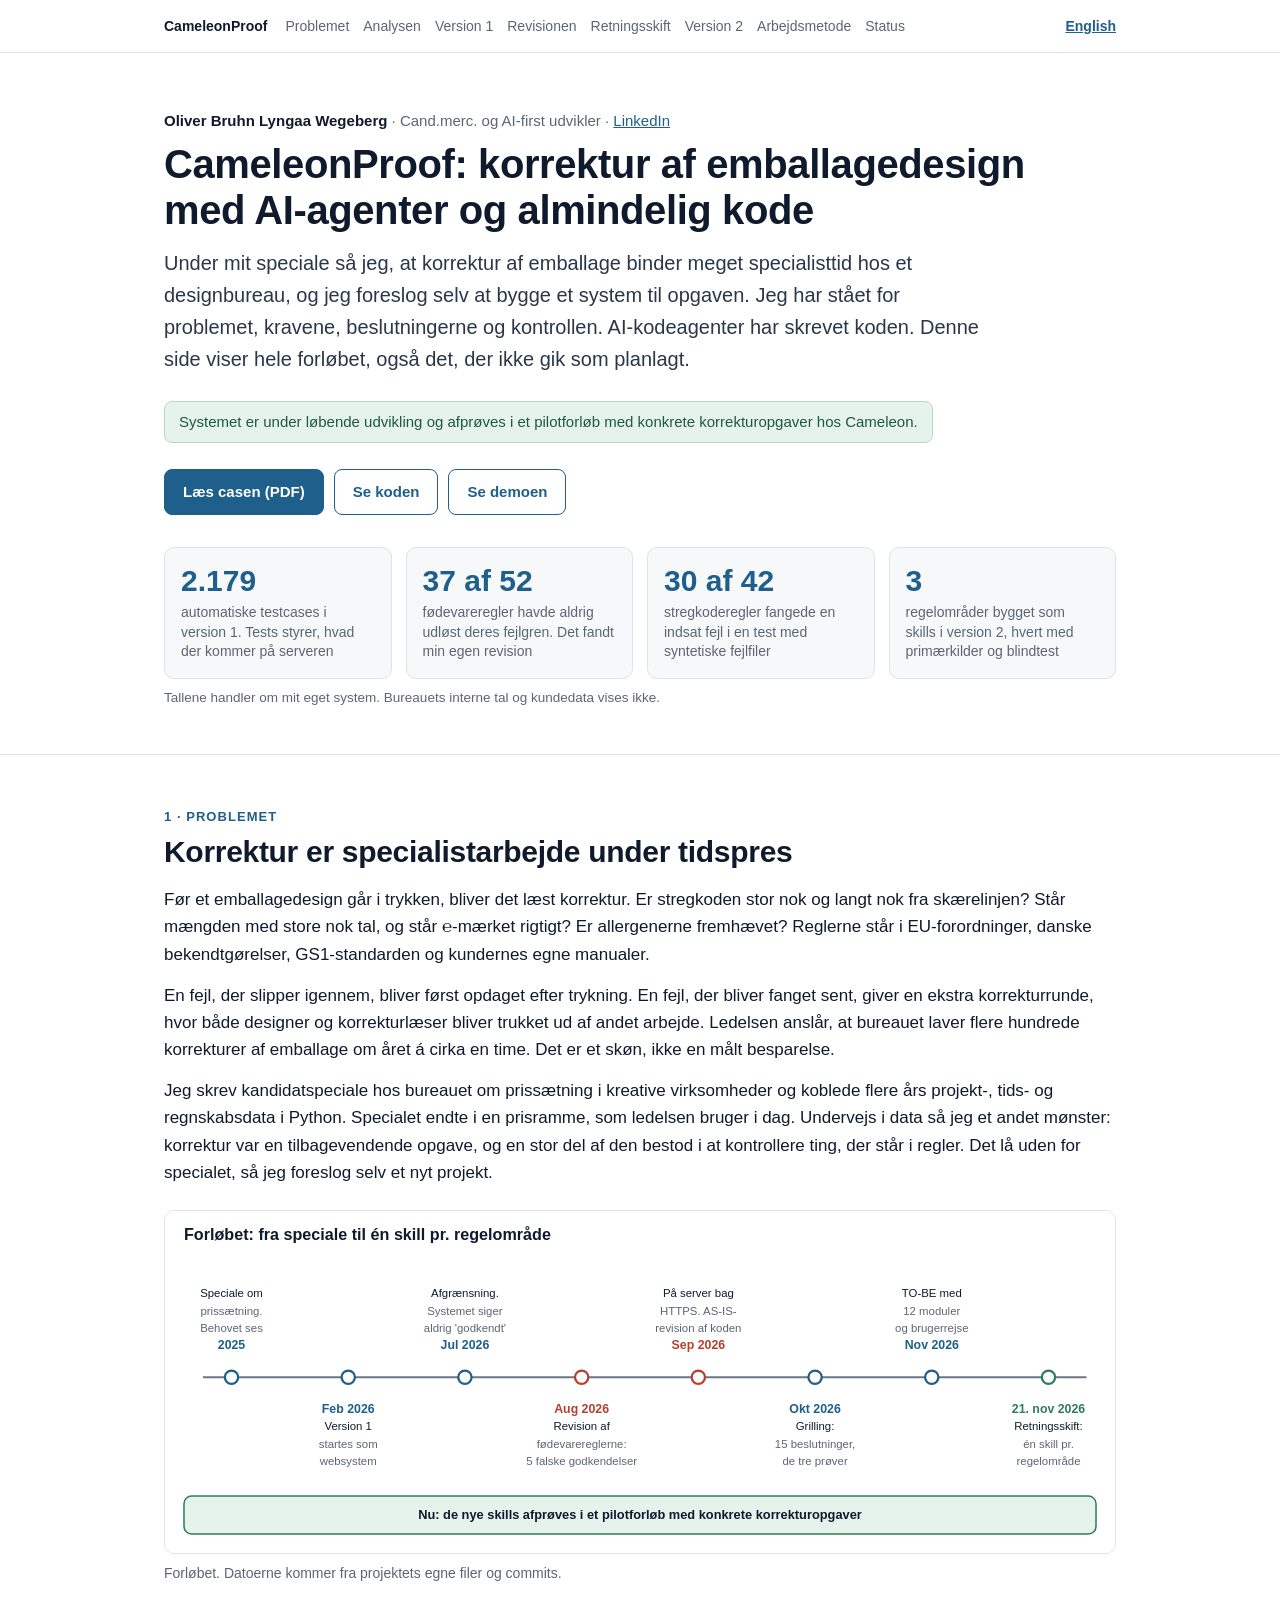
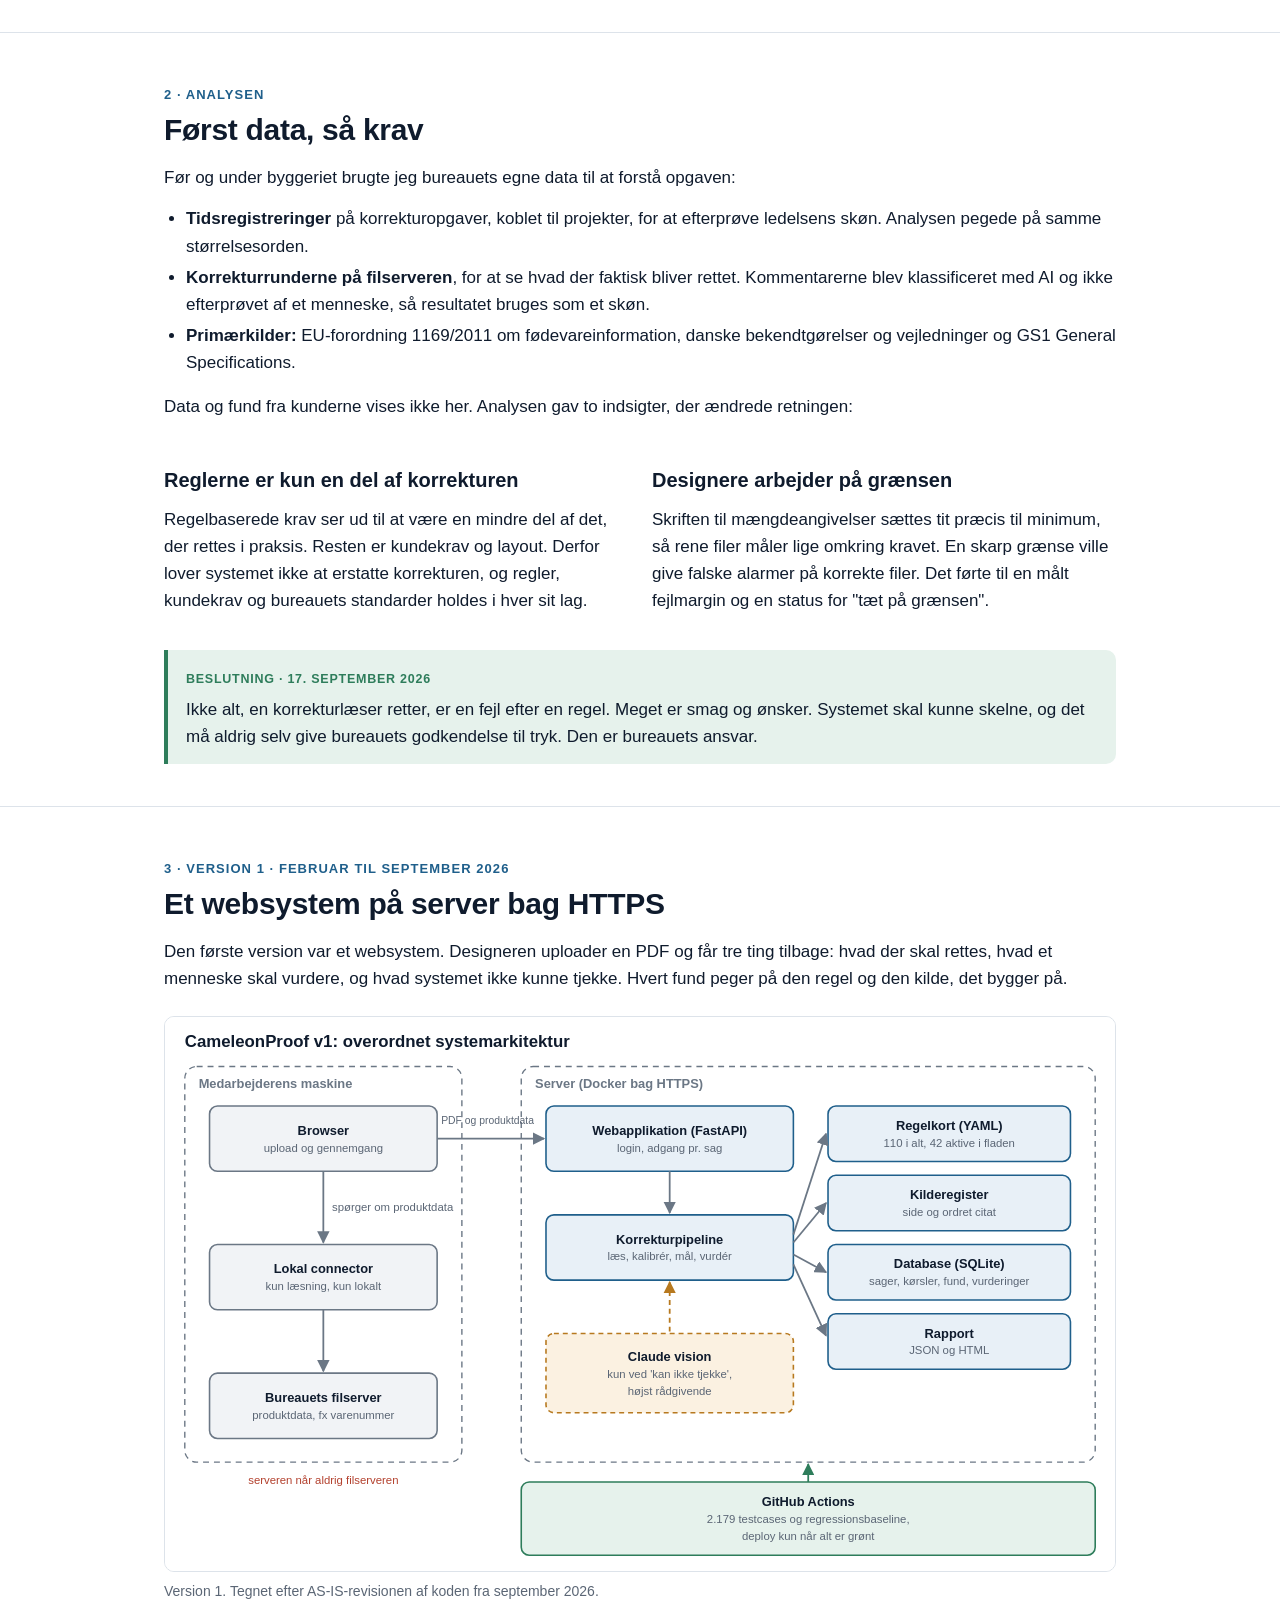
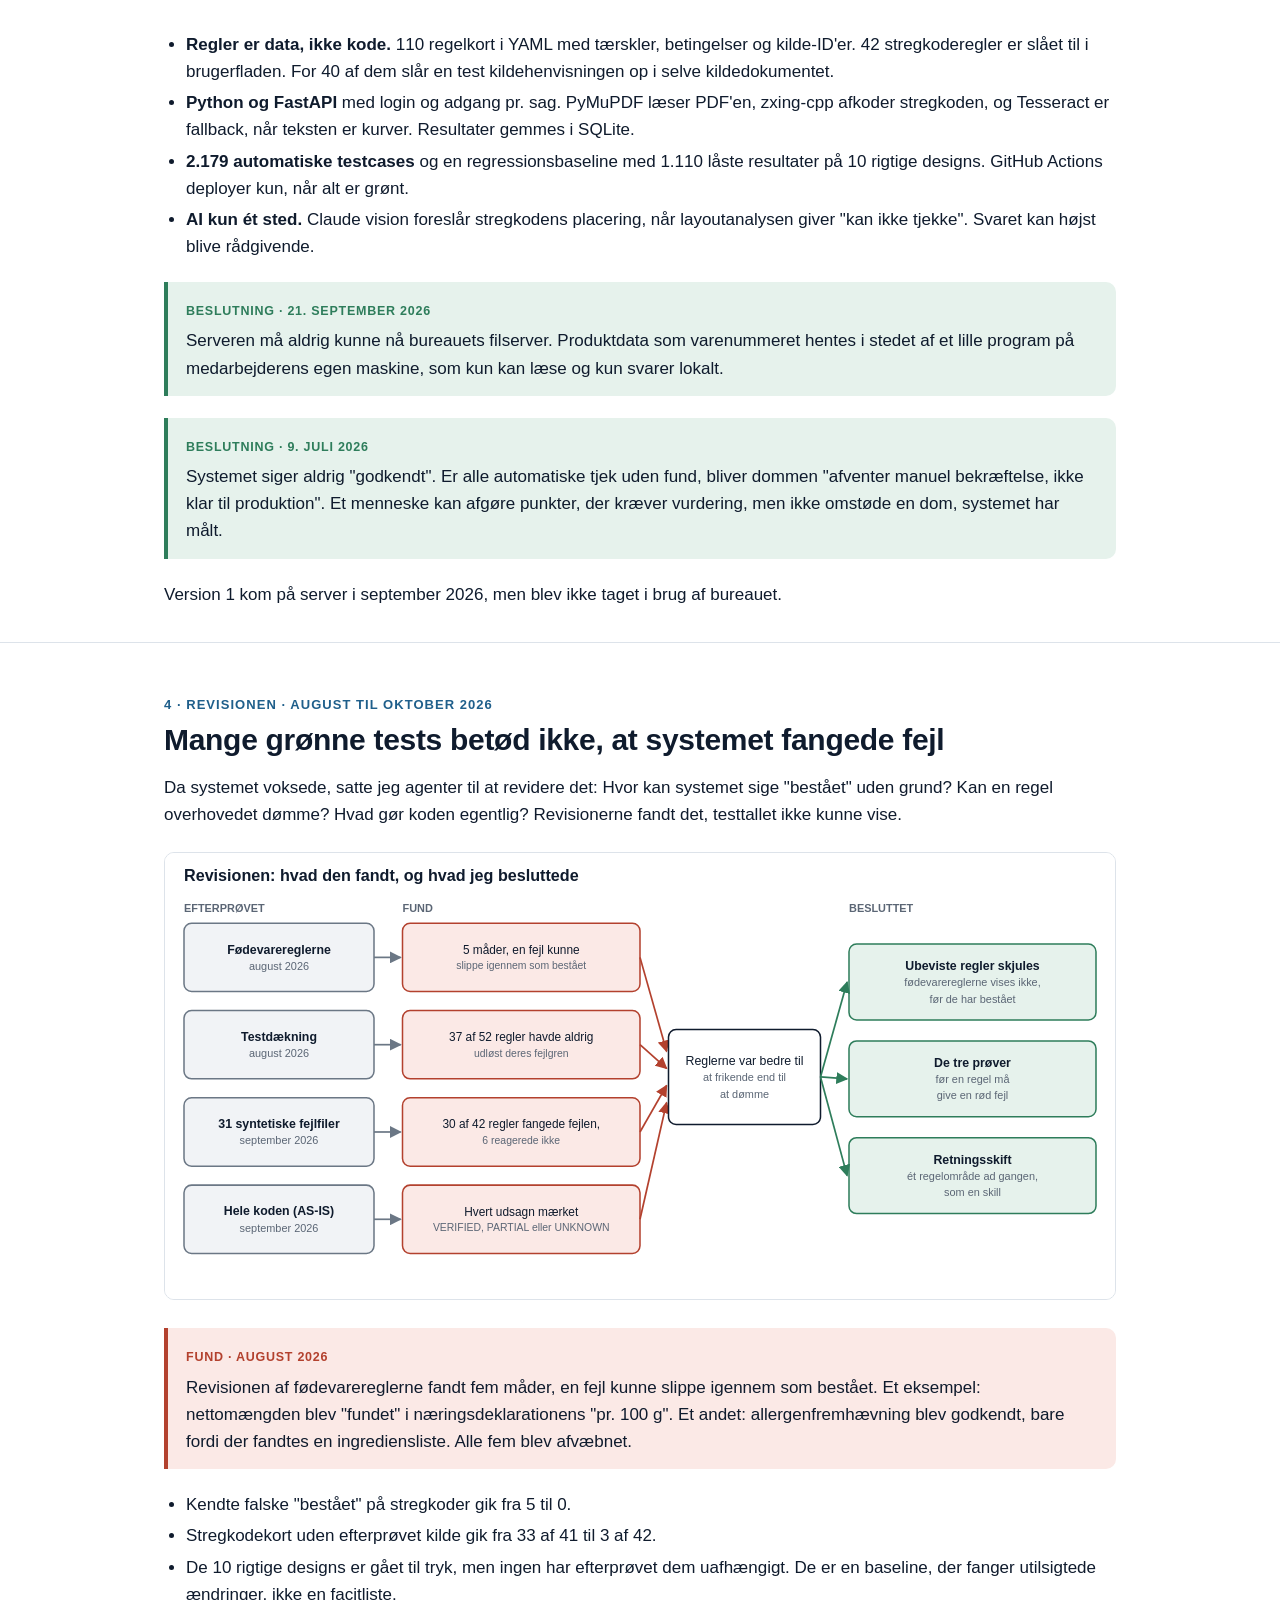
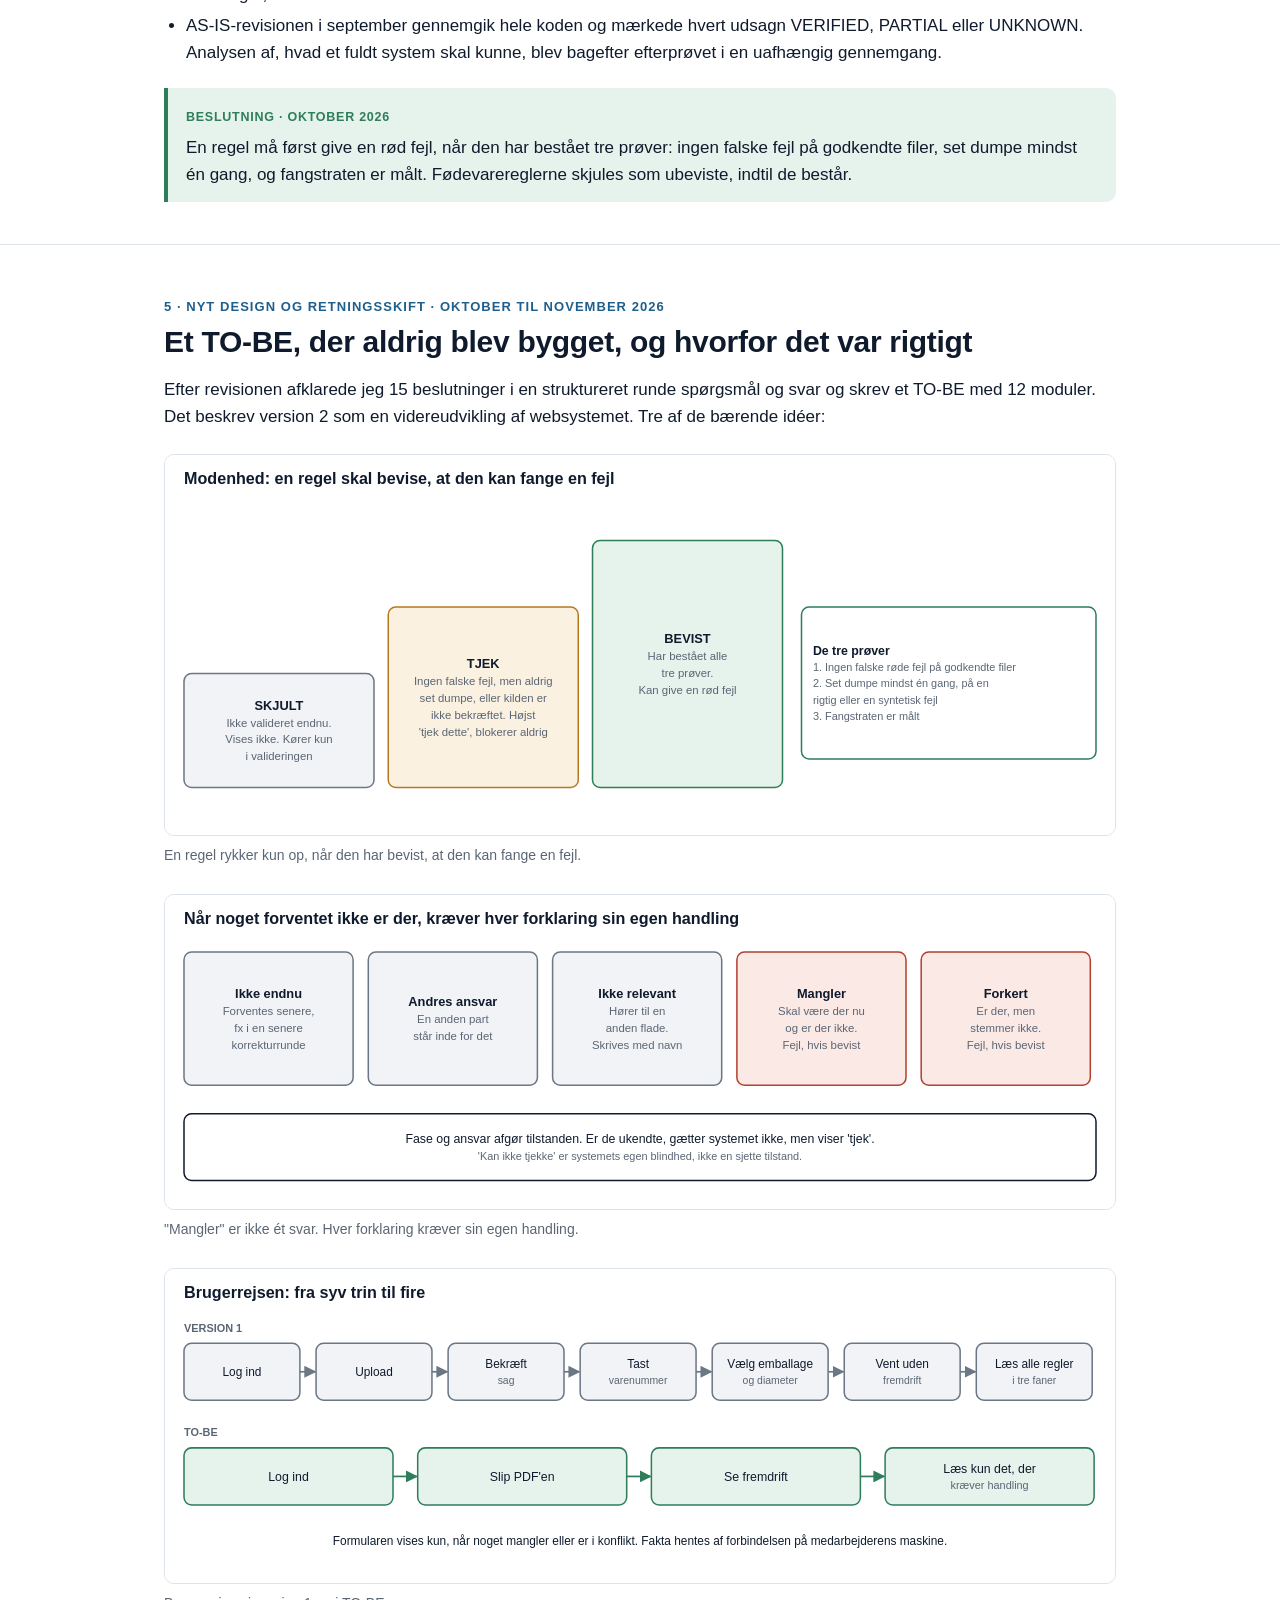
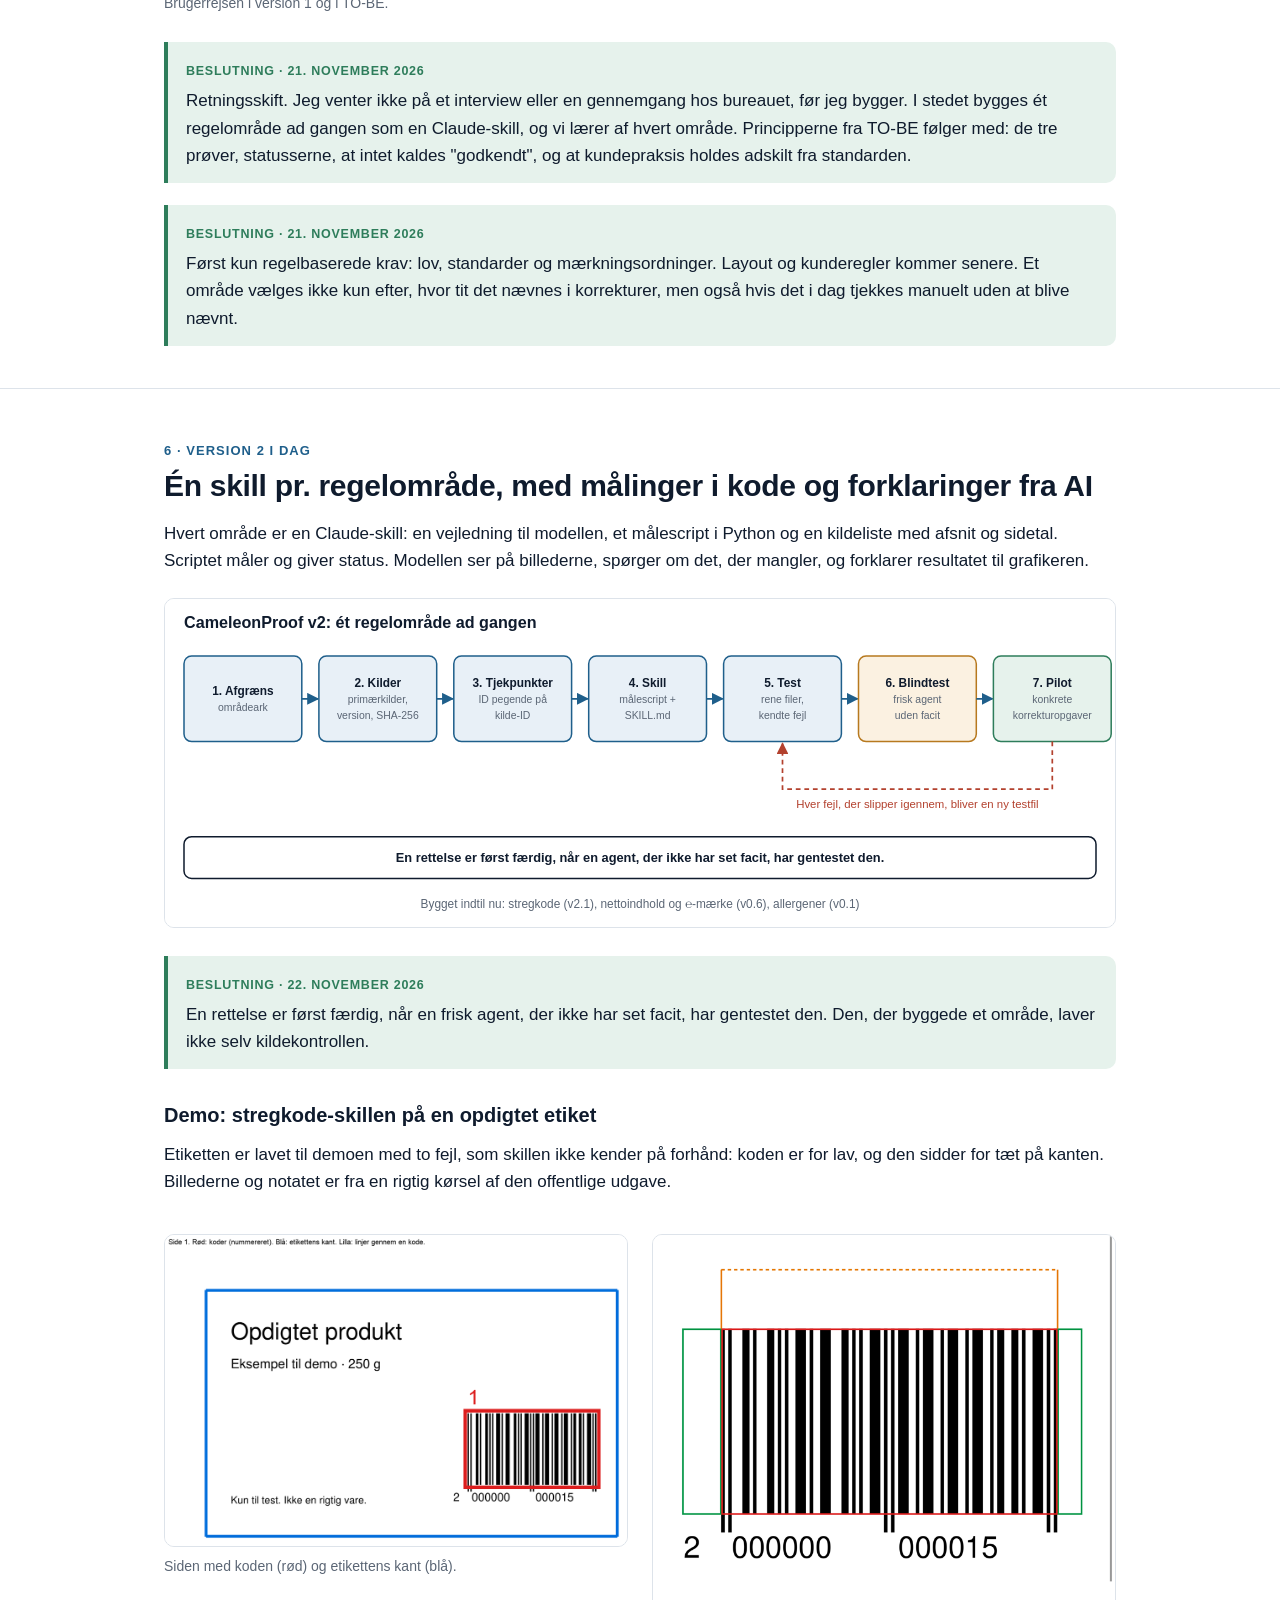
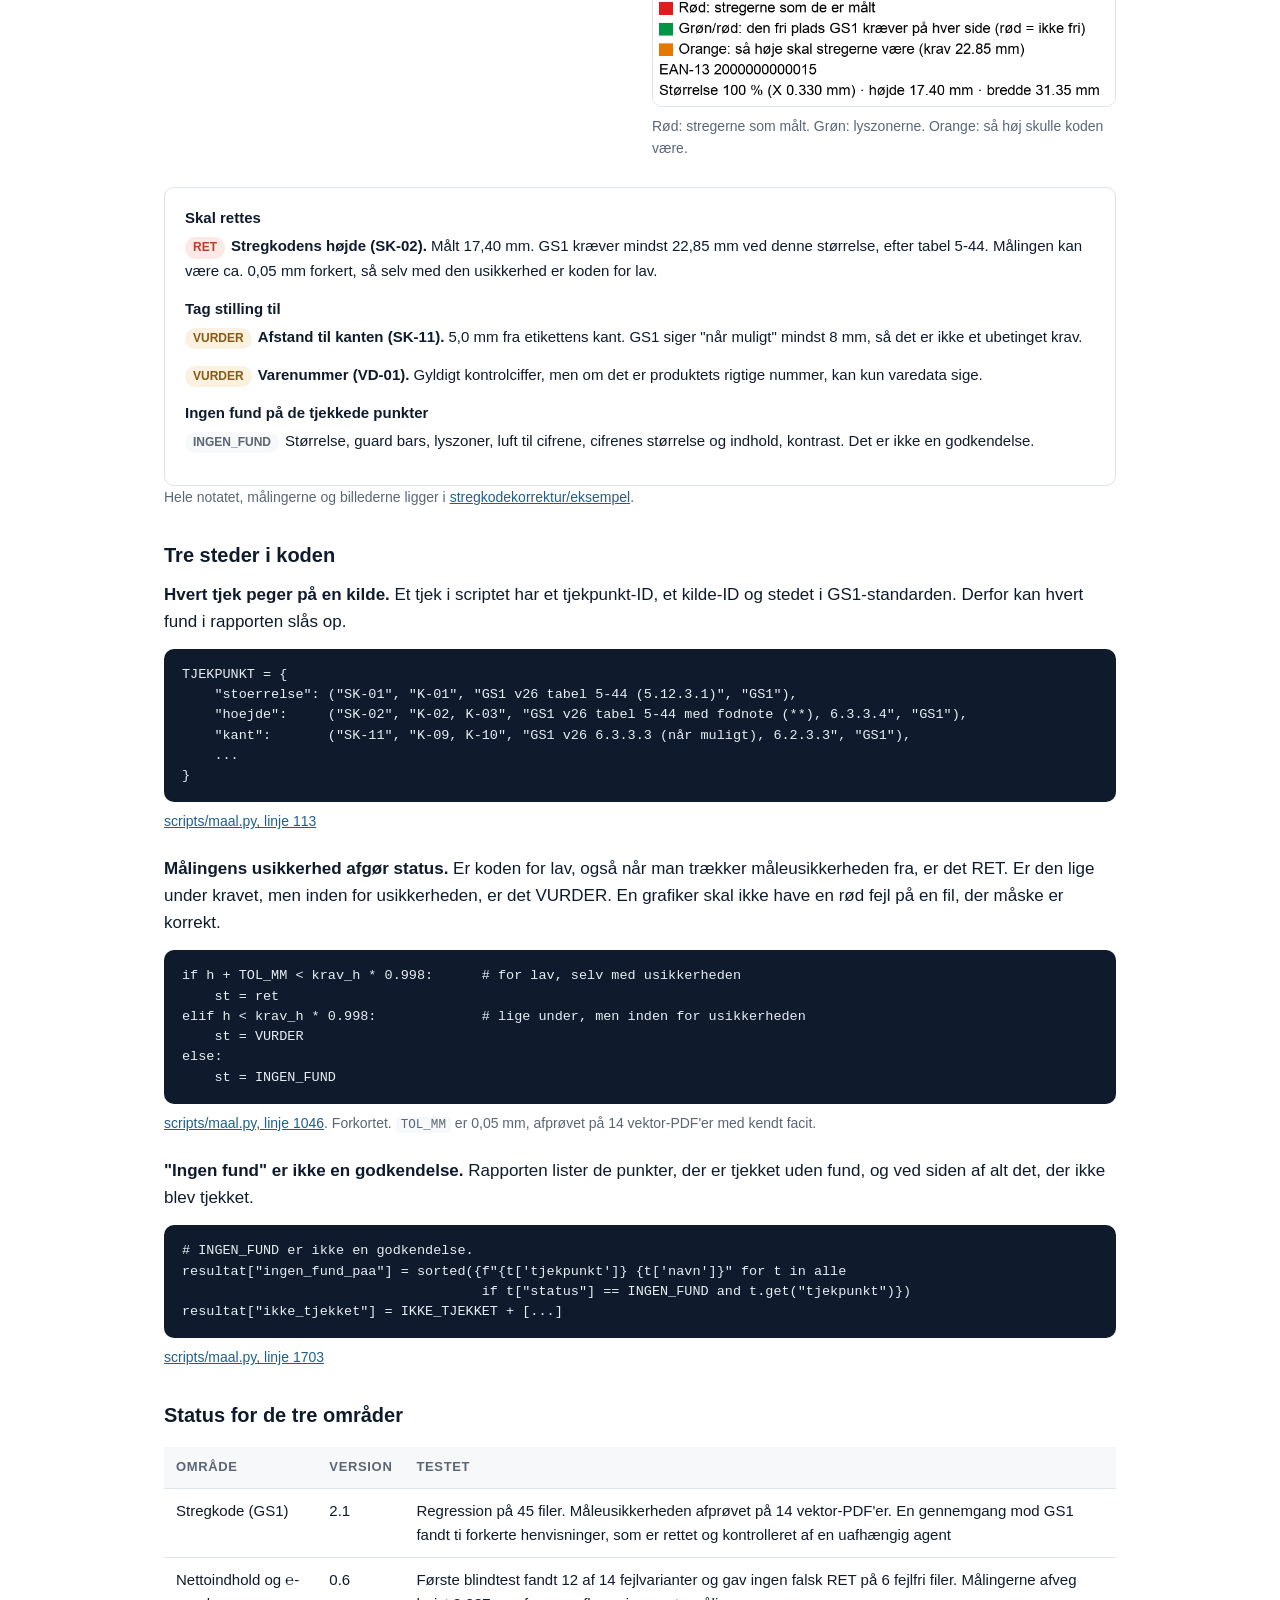
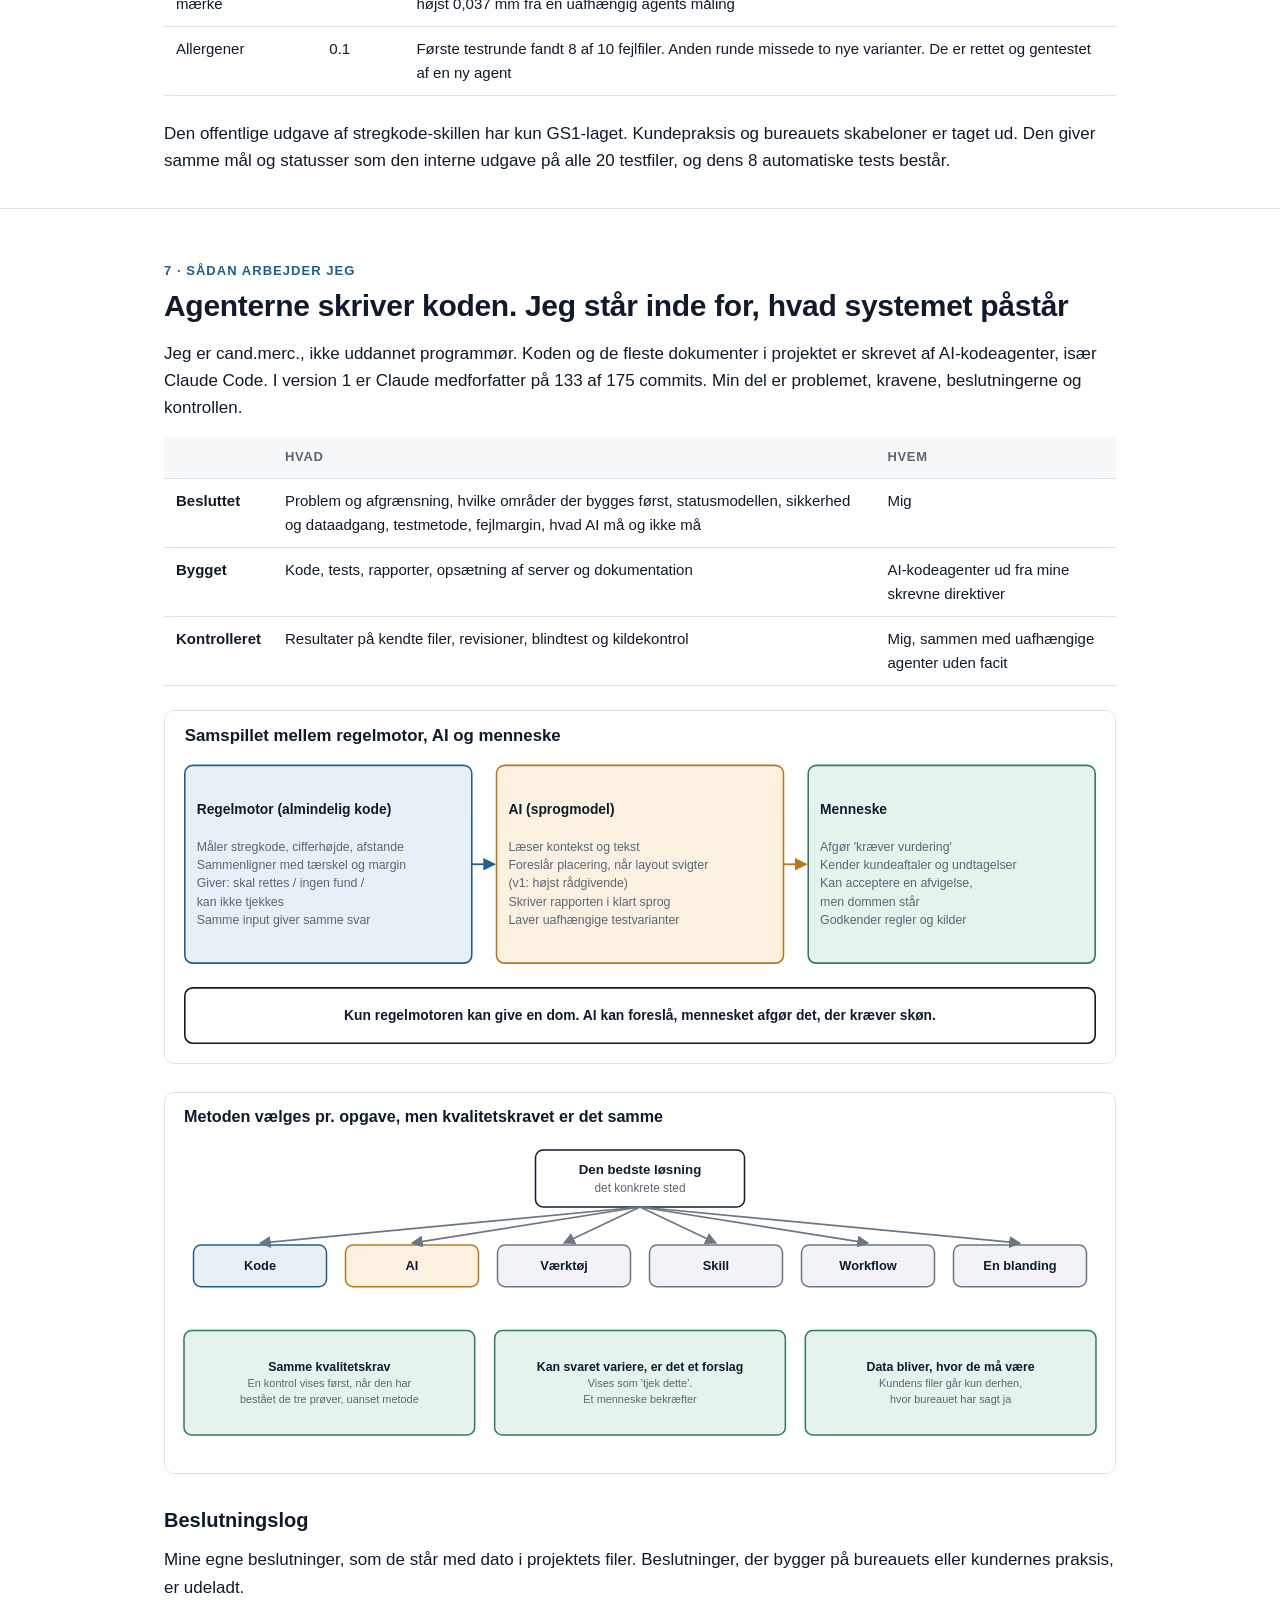
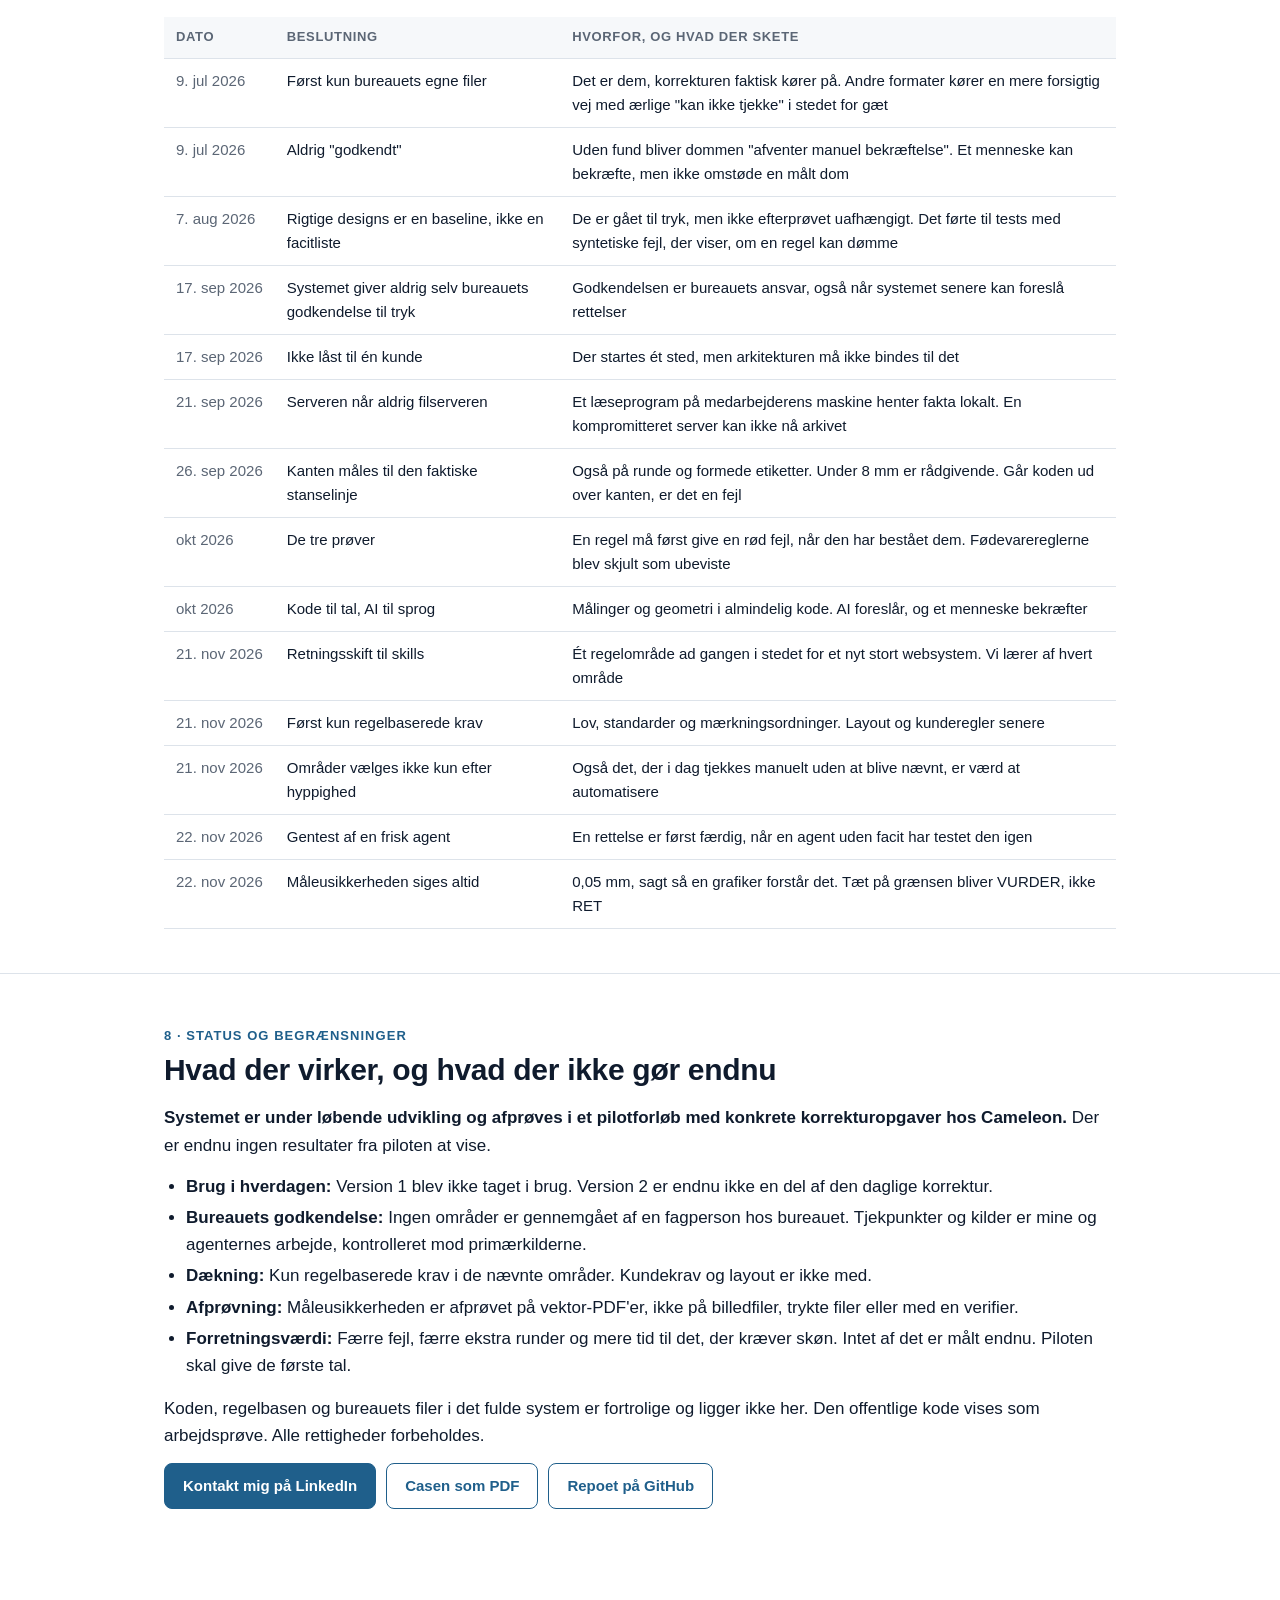
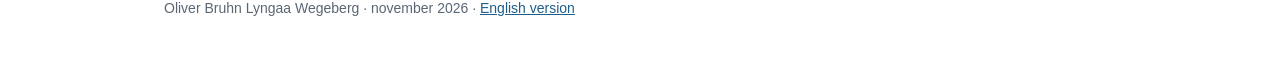
==== docs/index.html @ 96afc7dd "Ny portefølje: webside (da/en), offentlig stregkode-skill, diagrammer og case-PDF - docs/: GitHub Pa" ====
<!DOCTYPE html>
<html lang="da">
<head>
<meta charset="utf-8">
<meta name="viewport" content="width=device-width, initial-scale=1">
<title>CameleonProof · Oliver Bruhn Lyngaa Wegeberg</title>
<meta name="description" content="Case: automatisk korrektur af emballagedesign, bygget med AI-kodeagenter og almindelig kode. Hele forløbet fra forretningsproblem til system.">
<link rel="stylesheet" href="assets/style.css">
</head>
<body>

<header class="topbar">
  <div class="wrap">
    <a class="brand" href="#top">CameleonProof</a>
    <nav>
      <a href="#problemet">Problemet</a>
      <a href="#analysen">Analysen</a>
      <a href="#version-1">Version 1</a>
      <a href="#revisionen">Revisionen</a>
      <a href="#retningsskift">Retningsskift</a>
      <a href="#version-2">Version 2</a>
      <a href="#arbejdsmetode">Arbejdsmetode</a>
      <a href="#status">Status</a>
    </nav>
    <a class="lang" href="en/">English</a>
  </div>
</header>

<main id="top">

<!-- 1 -->
<div class="hero">
  <div class="wrap">
    <p class="who"><strong>Oliver Bruhn Lyngaa Wegeberg</strong> · Cand.merc. og AI-first udvikler · <a href="https://linkedin.com/in/oliver-bruhn-71607317a">LinkedIn</a></p>
    <h1>CameleonProof: korrektur af emballagedesign med AI-agenter og almindelig kode</h1>
    <p class="lead">Under mit speciale så jeg, at korrektur af emballage binder meget specialisttid hos et designbureau, og jeg foreslog selv at bygge et system til opgaven. Jeg har stået for problemet, kravene, beslutningerne og kontrollen. AI-kodeagenter har skrevet koden. Denne side viser hele forløbet, også det, der ikke gik som planlagt.</p>
    <div class="status">Systemet er under løbende udvikling og afprøves i et pilotforløb med konkrete korrekturopgaver hos Cameleon.</div>
    <div class="buttons">
      <a class="btn primary" href="pdf/CameleonProof_case_study_DA.pdf">Læs casen (PDF)</a>
      <a class="btn" href="https://github.com/OliverBruhn-coder/cameleonproof-portfolio/tree/main/stregkodekorrektur">Se koden</a>
      <a class="btn" href="#version-2">Se demoen</a>
    </div>
    <div class="stats">
      <div class="stat"><div class="big">2.179</div><p>automatiske testcases i version 1. Tests styrer, hvad der kommer på serveren</p></div>
      <div class="stat"><div class="big">37 af 52</div><p>fødevareregler havde aldrig udløst deres fejlgren. Det fandt min egen revision</p></div>
      <div class="stat"><div class="big">30 af 42</div><p>stregkoderegler fangede en indsat fejl i en test med syntetiske fejlfiler</p></div>
      <div class="stat"><div class="big">3</div><p>regelområder bygget som skills i version 2, hvert med primærkilder og blindtest</p></div>
    </div>
    <p class="note">Tallene handler om mit eget system. Bureauets interne tal og kundedata vises ikke.</p>
  </div>
</div>

<!-- 2 -->
<section id="problemet">
  <div class="wrap">
    <p class="kicker">1 · Problemet</p>
    <h2>Korrektur er specialistarbejde under tidspres</h2>
    <p>Før et emballagedesign går i trykken, bliver det læst korrektur. Er stregkoden stor nok og langt nok fra skærelinjen? Står mængden med store nok tal, og står ℮-mærket rigtigt? Er allergenerne fremhævet? Reglerne står i EU-forordninger, danske bekendtgørelser, GS1-standarden og kundernes egne manualer.</p>
    <p>En fejl, der slipper igennem, bliver først opdaget efter trykning. En fejl, der bliver fanget sent, giver en ekstra korrekturrunde, hvor både designer og korrekturlæser bliver trukket ud af andet arbejde. Ledelsen anslår, at bureauet laver flere hundrede korrekturer af emballage om året á cirka en time. Det er et skøn, ikke en målt besparelse.</p>
    <p>Jeg skrev kandidatspeciale hos bureauet om prissætning i kreative virksomheder og koblede flere års projekt-, tids- og regnskabsdata i Python. Specialet endte i en prisramme, som ledelsen bruger i dag. Undervejs i data så jeg et andet mønster: korrektur var en tilbagevendende opgave, og en stor del af den bestod i at kontrollere ting, der står i regler. Det lå uden for specialet, så jeg foreslog selv et nyt projekt.</p>
    <figure>
      <img src="assets/diagrams/05_timeline_da.svg" alt="Tidslinje fra speciale i 2025 til retningsskift i november 2026">
      <figcaption>Forløbet. Datoerne kommer fra projektets egne filer og commits.</figcaption>
    </figure>
  </div>
</section>

<!-- 3 -->
<section id="analysen">
  <div class="wrap">
    <p class="kicker">2 · Analysen</p>
    <h2>Først data, så krav</h2>
    <p>Før og under byggeriet brugte jeg bureauets egne data til at forstå opgaven:</p>
    <ul>
      <li><strong>Tidsregistreringer</strong> på korrekturopgaver, koblet til projekter, for at efterprøve ledelsens skøn. Analysen pegede på samme størrelsesorden.</li>
      <li><strong>Korrekturrunderne på filserveren</strong>, for at se hvad der faktisk bliver rettet. Kommentarerne blev klassificeret med AI og ikke efterprøvet af et menneske, så resultatet bruges som et skøn.</li>
      <li><strong>Primærkilder:</strong> EU-forordning 1169/2011 om fødevareinformation, danske bekendtgørelser og vejledninger og GS1 General Specifications.</li>
    </ul>
    <p>Data og fund fra kunderne vises ikke her. Analysen gav to indsigter, der ændrede retningen:</p>
    <div class="two">
      <div>
        <h3>Reglerne er kun en del af korrekturen</h3>
        <p>Regelbaserede krav ser ud til at være en mindre del af det, der rettes i praksis. Resten er kundekrav og layout. Derfor lover systemet ikke at erstatte korrekturen, og regler, kundekrav og bureauets standarder holdes i hver sit lag.</p>
      </div>
      <div>
        <h3>Designere arbejder på grænsen</h3>
        <p>Skriften til mængdeangivelser sættes tit præcis til minimum, så rene filer måler lige omkring kravet. En skarp grænse ville give falske alarmer på korrekte filer. Det førte til en målt fejlmargin og en status for "tæt på grænsen".</p>
      </div>
    </div>
    <div class="decision"><span class="label">Beslutning · 17. september 2026</span>
      <p>Ikke alt, en korrekturlæser retter, er en fejl efter en regel. Meget er smag og ønsker. Systemet skal kunne skelne, og det må aldrig selv give bureauets godkendelse til tryk. Den er bureauets ansvar.</p>
    </div>
  </div>
</section>

<!-- 4 -->
<section id="version-1">
  <div class="wrap">
    <p class="kicker">3 · Version 1 · februar til september 2026</p>
    <h2>Et websystem på server bag HTTPS</h2>
    <p>Den første version var et websystem. Designeren uploader en PDF og får tre ting tilbage: hvad der skal rettes, hvad et menneske skal vurdere, og hvad systemet ikke kunne tjekke. Hvert fund peger på den regel og den kilde, det bygger på.</p>
    <figure>
      <img src="assets/diagrams/01_architecture_da.svg" alt="Arkitektur for version 1">
      <figcaption>Version 1. Tegnet efter AS-IS-revisionen af koden fra september 2026.</figcaption>
    </figure>
    <ul>
      <li><strong>Regler er data, ikke kode.</strong> 110 regelkort i YAML med tærskler, betingelser og kilde-ID'er. 42 stregkoderegler er slået til i brugerfladen. For 40 af dem slår en test kildehenvisningen op i selve kildedokumentet.</li>
      <li><strong>Python og FastAPI</strong> med login og adgang pr. sag. PyMuPDF læser PDF'en, zxing-cpp afkoder stregkoden, og Tesseract er fallback, når teksten er kurver. Resultater gemmes i SQLite.</li>
      <li><strong>2.179 automatiske testcases</strong> og en regressionsbaseline med 1.110 låste resultater på 10 rigtige designs. GitHub Actions deployer kun, når alt er grønt.</li>
      <li><strong>AI kun ét sted.</strong> Claude vision foreslår stregkodens placering, når layoutanalysen giver "kan ikke tjekke". Svaret kan højst blive rådgivende.</li>
    </ul>
    <div class="decision"><span class="label">Beslutning · 21. september 2026</span>
      <p>Serveren må aldrig kunne nå bureauets filserver. Produktdata som varenummeret hentes i stedet af et lille program på medarbejderens egen maskine, som kun kan læse og kun svarer lokalt.</p>
    </div>
    <div class="decision"><span class="label">Beslutning · 9. juli 2026</span>
      <p>Systemet siger aldrig "godkendt". Er alle automatiske tjek uden fund, bliver dommen "afventer manuel bekræftelse, ikke klar til produktion". Et menneske kan afgøre punkter, der kræver vurdering, men ikke omstøde en dom, systemet har målt.</p>
    </div>
    <p>Version 1 kom på server i september 2026, men blev ikke taget i brug af bureauet.</p>
  </div>
</section>

<!-- 5 -->
<section id="revisionen">
  <div class="wrap">
    <p class="kicker">4 · Revisionen · august til oktober 2026</p>
    <h2>Mange grønne tests betød ikke, at systemet fangede fejl</h2>
    <p>Da systemet voksede, satte jeg agenter til at revidere det: Hvor kan systemet sige "bestået" uden grund? Kan en regel overhovedet dømme? Hvad gør koden egentlig? Revisionerne fandt det, testtallet ikke kunne vise.</p>
    <figure>
      <img src="assets/diagrams/06_revision_da.svg" alt="Revisionens fund og beslutninger">
    </figure>
    <div class="finding"><span class="label">Fund · august 2026</span>
      <p>Revisionen af fødevarereglerne fandt fem måder, en fejl kunne slippe igennem som bestået. Et eksempel: nettomængden blev "fundet" i næringsdeklarationens "pr. 100 g". Et andet: allergenfremhævning blev godkendt, bare fordi der fandtes en ingrediensliste. Alle fem blev afvæbnet.</p>
    </div>
    <ul>
      <li>Kendte falske "bestået" på stregkoder gik fra 5 til 0.</li>
      <li>Stregkodekort uden efterprøvet kilde gik fra 33 af 41 til 3 af 42.</li>
      <li>De 10 rigtige designs er gået til tryk, men ingen har efterprøvet dem uafhængigt. De er en baseline, der fanger utilsigtede ændringer, ikke en facitliste.</li>
      <li>AS-IS-revisionen i september gennemgik hele koden og mærkede hvert udsagn VERIFIED, PARTIAL eller UNKNOWN. Analysen af, hvad et fuldt system skal kunne, blev bagefter efterprøvet i en uafhængig gennemgang.</li>
    </ul>
    <div class="decision"><span class="label">Beslutning · oktober 2026</span>
      <p>En regel må først give en rød fejl, når den har bestået tre prøver: ingen falske fejl på godkendte filer, set dumpe mindst én gang, og fangstraten er målt. Fødevarereglerne skjules som ubeviste, indtil de består.</p>
    </div>
  </div>
</section>

<!-- 6 -->
<section id="retningsskift">
  <div class="wrap">
    <p class="kicker">5 · Nyt design og retningsskift · oktober til november 2026</p>
    <h2>Et TO-BE, der aldrig blev bygget, og hvorfor det var rigtigt</h2>
    <p>Efter revisionen afklarede jeg 15 beslutninger i en struktureret runde spørgsmål og svar og skrev et TO-BE med 12 moduler. Det beskrev version 2 som en videreudvikling af websystemet. Tre af de bærende idéer:</p>
    <figure>
      <img src="assets/diagrams/07_maturity_da.svg" alt="Modenhedstrappen: skjult, tjek, bevist">
      <figcaption>En regel rykker kun op, når den har bevist, at den kan fange en fejl.</figcaption>
    </figure>
    <figure>
      <img src="assets/diagrams/08_absence_da.svg" alt="Fem tilstande for noget, der mangler">
      <figcaption>"Mangler" er ikke ét svar. Hver forklaring kræver sin egen handling.</figcaption>
    </figure>
    <figure>
      <img src="assets/diagrams/09_journey_da.svg" alt="Brugerrejsen fra syv trin til fire">
      <figcaption>Brugerrejsen i version 1 og i TO-BE.</figcaption>
    </figure>
    <div class="decision"><span class="label">Beslutning · 21. november 2026</span>
      <p>Retningsskift. Jeg venter ikke på et interview eller en gennemgang hos bureauet, før jeg bygger. I stedet bygges ét regelområde ad gangen som en Claude-skill, og vi lærer af hvert område. Principperne fra TO-BE følger med: de tre prøver, statusserne, at intet kaldes "godkendt", og at kundepraksis holdes adskilt fra standarden.</p>
    </div>
    <div class="decision"><span class="label">Beslutning · 21. november 2026</span>
      <p>Først kun regelbaserede krav: lov, standarder og mærkningsordninger. Layout og kunderegler kommer senere. Et område vælges ikke kun efter, hvor tit det nævnes i korrekturer, men også hvis det i dag tjekkes manuelt uden at blive nævnt.</p>
    </div>
  </div>
</section>

<!-- 7 -->
<section id="version-2">
  <div class="wrap">
    <p class="kicker">6 · Version 2 i dag</p>
    <h2>Én skill pr. regelområde, med målinger i kode og forklaringer fra AI</h2>
    <p>Hvert område er en Claude-skill: en vejledning til modellen, et målescript i Python og en kildeliste med afsnit og sidetal. Scriptet måler og giver status. Modellen ser på billederne, spørger om det, der mangler, og forklarer resultatet til grafikeren.</p>
    <figure>
      <img src="assets/diagrams/04_v2_process_da.svg" alt="Processen pr. område i version 2">
    </figure>
    <div class="decision"><span class="label">Beslutning · 22. november 2026</span>
      <p>En rettelse er først færdig, når en frisk agent, der ikke har set facit, har gentestet den. Den, der byggede et område, laver ikke selv kildekontrollen.</p>
    </div>

    <h3>Demo: stregkode-skillen på en opdigtet etiket</h3>
    <p>Etiketten er lavet til demoen med to fejl, som skillen ikke kender på forhånd: koden er for lav, og den sidder for tæt på kanten. Billederne og notatet er fra en rigtig kørsel af den offentlige udgave.</p>
    <div class="two">
      <figure>
        <img src="assets/demo/oversigt_s1.png" alt="Oversigt over etiketten med koden markeret">
        <figcaption>Siden med koden (rød) og etikettens kant (blå).</figcaption>
      </figure>
      <figure>
        <img src="assets/demo/kode_1.png" alt="Stregkoden med målte zoner tegnet ind">
        <figcaption>Rød: stregerne som målt. Grøn: lyszonerne. Orange: så høj skulle koden være.</figcaption>
      </figure>
    </div>
    <div class="notat">
      <h4>Skal rettes</h4>
      <p><span class="pill ret">RET</span><strong>Stregkodens højde (SK-02).</strong> Målt 17,40 mm. GS1 kræver mindst 22,85 mm ved denne størrelse, efter tabel 5-44. Målingen kan være ca. 0,05 mm forkert, så selv med den usikkerhed er koden for lav.</p>
      <h4>Tag stilling til</h4>
      <p><span class="pill vurder">VURDER</span><strong>Afstand til kanten (SK-11).</strong> 5,0 mm fra etikettens kant. GS1 siger "når muligt" mindst 8 mm, så det er ikke et ubetinget krav.</p>
      <p><span class="pill vurder">VURDER</span><strong>Varenummer (VD-01).</strong> Gyldigt kontrolciffer, men om det er produktets rigtige nummer, kan kun varedata sige.</p>
      <h4>Ingen fund på de tjekkede punkter</h4>
      <p><span class="pill ingen">INGEN_FUND</span>Størrelse, guard bars, lyszoner, luft til cifrene, cifrenes størrelse og indhold, kontrast. Det er ikke en godkendelse.</p>
    </div>
    <p class="codecap">Hele notatet, målingerne og billederne ligger i <a href="https://github.com/OliverBruhn-coder/cameleonproof-portfolio/tree/main/stregkodekorrektur/eksempel">stregkodekorrektur/eksempel</a>.</p>

    <h3>Tre steder i koden</h3>
    <p><strong>Hvert tjek peger på en kilde.</strong> Et tjek i scriptet har et tjekpunkt-ID, et kilde-ID og stedet i GS1-standarden. Derfor kan hvert fund i rapporten slås op.</p>
<pre><code>TJEKPUNKT = {
    "stoerrelse": ("SK-01", "K-01", "GS1 v26 tabel 5-44 (5.12.3.1)", "GS1"),
    "hoejde":     ("SK-02", "K-02, K-03", "GS1 v26 tabel 5-44 med fodnote (**), 6.3.3.4", "GS1"),
    "kant":       ("SK-11", "K-09, K-10", "GS1 v26 6.3.3.3 (når muligt), 6.2.3.3", "GS1"),
    ...
}</code></pre>
    <p class="codecap"><a href="https://github.com/OliverBruhn-coder/cameleonproof-portfolio/blob/main/stregkodekorrektur/scripts/maal.py#L113">scripts/maal.py, linje 113</a></p>

    <p><strong>Målingens usikkerhed afgør status.</strong> Er koden for lav, også når man trækker måleusikkerheden fra, er det RET. Er den lige under kravet, men inden for usikkerheden, er det VURDER. En grafiker skal ikke have en rød fejl på en fil, der måske er korrekt.</p>
<pre><code>if h + TOL_MM &lt; krav_h * 0.998:      # for lav, selv med usikkerheden
    st = ret
elif h &lt; krav_h * 0.998:             # lige under, men inden for usikkerheden
    st = VURDER
else:
    st = INGEN_FUND</code></pre>
    <p class="codecap"><a href="https://github.com/OliverBruhn-coder/cameleonproof-portfolio/blob/main/stregkodekorrektur/scripts/maal.py#L1046">scripts/maal.py, linje 1046</a>. Forkortet. <code>TOL_MM</code> er 0,05 mm, afprøvet på 14 vektor-PDF'er med kendt facit.</p>

    <p><strong>"Ingen fund" er ikke en godkendelse.</strong> Rapporten lister de punkter, der er tjekket uden fund, og ved siden af alt det, der ikke blev tjekket.</p>
<pre><code># INGEN_FUND er ikke en godkendelse.
resultat["ingen_fund_paa"] = sorted({f"{t['tjekpunkt']} {t['navn']}" for t in alle
                                     if t["status"] == INGEN_FUND and t.get("tjekpunkt")})
resultat["ikke_tjekket"] = IKKE_TJEKKET + [...]</code></pre>
    <p class="codecap"><a href="https://github.com/OliverBruhn-coder/cameleonproof-portfolio/blob/main/stregkodekorrektur/scripts/maal.py#L1703">scripts/maal.py, linje 1703</a></p>

    <h3>Status for de tre områder</h3>
    <div class="tablewrap"><table>
      <tr><th>Område</th><th>Version</th><th>Testet</th></tr>
      <tr><td>Stregkode (GS1)</td><td>2.1</td><td>Regression på 45 filer. Måleusikkerheden afprøvet på 14 vektor-PDF'er. En gennemgang mod GS1 fandt ti forkerte henvisninger, som er rettet og kontrolleret af en uafhængig agent</td></tr>
      <tr><td>Nettoindhold og ℮-mærke</td><td>0.6</td><td>Første blindtest fandt 12 af 14 fejlvarianter og gav ingen falsk RET på 6 fejlfri filer. Målingerne afveg højst 0,037 mm fra en uafhængig agents måling</td></tr>
      <tr><td>Allergener</td><td>0.1</td><td>Første testrunde fandt 8 af 10 fejlfiler. Anden runde missede to nye varianter. De er rettet og gentestet af en ny agent</td></tr>
    </table></div>
    <p>Den offentlige udgave af stregkode-skillen har kun GS1-laget. Kundepraksis og bureauets skabeloner er taget ud. Den giver samme mål og statusser som den interne udgave på alle 20 testfiler, og dens 8 automatiske tests består.</p>
  </div>
</section>

<!-- 8 -->
<section id="arbejdsmetode">
  <div class="wrap">
    <p class="kicker">7 · Sådan arbejder jeg</p>
    <h2>Agenterne skriver koden. Jeg står inde for, hvad systemet påstår</h2>
    <p>Jeg er cand.merc., ikke uddannet programmør. Koden og de fleste dokumenter i projektet er skrevet af AI-kodeagenter, især Claude Code. I version 1 er Claude medforfatter på 133 af 175 commits. Min del er problemet, kravene, beslutningerne og kontrollen.</p>
    <div class="tablewrap"><table>
      <tr><th></th><th>Hvad</th><th>Hvem</th></tr>
      <tr><td><strong>Besluttet</strong></td><td>Problem og afgrænsning, hvilke områder der bygges først, statusmodellen, sikkerhed og dataadgang, testmetode, fejlmargin, hvad AI må og ikke må</td><td>Mig</td></tr>
      <tr><td><strong>Bygget</strong></td><td>Kode, tests, rapporter, opsætning af server og dokumentation</td><td>AI-kodeagenter ud fra mine skrevne direktiver</td></tr>
      <tr><td><strong>Kontrolleret</strong></td><td>Resultater på kendte filer, revisioner, blindtest og kildekontrol</td><td>Mig, sammen med uafhængige agenter uden facit</td></tr>
    </table></div>
    <figure>
      <img src="assets/diagrams/03_rules_ai_human_da.svg" alt="Arbejdsdelingen mellem regelmotor, AI og menneske">
    </figure>
    <figure>
      <img src="assets/diagrams/10_method_da.svg" alt="Metoden vælges pr. opgave med samme kvalitetskrav">
    </figure>

    <h3>Beslutningslog</h3>
    <p>Mine egne beslutninger, som de står med dato i projektets filer. Beslutninger, der bygger på bureauets eller kundernes praksis, er udeladt.</p>
    <div class="tablewrap"><table>
      <tr><th>Dato</th><th>Beslutning</th><th>Hvorfor, og hvad der skete</th></tr>
      <tr><td class="date">9. jul 2026</td><td>Først kun bureauets egne filer</td><td>Det er dem, korrekturen faktisk kører på. Andre formater kører en mere forsigtig vej med ærlige "kan ikke tjekke" i stedet for gæt</td></tr>
      <tr><td class="date">9. jul 2026</td><td>Aldrig "godkendt"</td><td>Uden fund bliver dommen "afventer manuel bekræftelse". Et menneske kan bekræfte, men ikke omstøde en målt dom</td></tr>
      <tr><td class="date">7. aug 2026</td><td>Rigtige designs er en baseline, ikke en facitliste</td><td>De er gået til tryk, men ikke efterprøvet uafhængigt. Det førte til tests med syntetiske fejl, der viser, om en regel kan dømme</td></tr>
      <tr><td class="date">17. sep 2026</td><td>Systemet giver aldrig selv bureauets godkendelse til tryk</td><td>Godkendelsen er bureauets ansvar, også når systemet senere kan foreslå rettelser</td></tr>
      <tr><td class="date">17. sep 2026</td><td>Ikke låst til én kunde</td><td>Der startes ét sted, men arkitekturen må ikke bindes til det</td></tr>
      <tr><td class="date">21. sep 2026</td><td>Serveren når aldrig filserveren</td><td>Et læseprogram på medarbejderens maskine henter fakta lokalt. En kompromitteret server kan ikke nå arkivet</td></tr>
      <tr><td class="date">26. sep 2026</td><td>Kanten måles til den faktiske stanselinje</td><td>Også på runde og formede etiketter. Under 8 mm er rådgivende. Går koden ud over kanten, er det en fejl</td></tr>
      <tr><td class="date">okt 2026</td><td>De tre prøver</td><td>En regel må først give en rød fejl, når den har bestået dem. Fødevarereglerne blev skjult som ubeviste</td></tr>
      <tr><td class="date">okt 2026</td><td>Kode til tal, AI til sprog</td><td>Målinger og geometri i almindelig kode. AI foreslår, og et menneske bekræfter</td></tr>
      <tr><td class="date">21. nov 2026</td><td>Retningsskift til skills</td><td>Ét regelområde ad gangen i stedet for et nyt stort websystem. Vi lærer af hvert område</td></tr>
      <tr><td class="date">21. nov 2026</td><td>Først kun regelbaserede krav</td><td>Lov, standarder og mærkningsordninger. Layout og kunderegler senere</td></tr>
      <tr><td class="date">21. nov 2026</td><td>Områder vælges ikke kun efter hyppighed</td><td>Også det, der i dag tjekkes manuelt uden at blive nævnt, er værd at automatisere</td></tr>
      <tr><td class="date">22. nov 2026</td><td>Gentest af en frisk agent</td><td>En rettelse er først færdig, når en agent uden facit har testet den igen</td></tr>
      <tr><td class="date">22. nov 2026</td><td>Måleusikkerheden siges altid</td><td>0,05 mm, sagt så en grafiker forstår det. Tæt på grænsen bliver VURDER, ikke RET</td></tr>
    </table></div>
  </div>
</section>

<!-- 9 -->
<section id="status">
  <div class="wrap">
    <p class="kicker">8 · Status og begrænsninger</p>
    <h2>Hvad der virker, og hvad der ikke gør endnu</h2>
    <p><strong>Systemet er under løbende udvikling og afprøves i et pilotforløb med konkrete korrekturopgaver hos Cameleon.</strong> Der er endnu ingen resultater fra piloten at vise.</p>
    <ul>
      <li><strong>Brug i hverdagen:</strong> Version 1 blev ikke taget i brug. Version 2 er endnu ikke en del af den daglige korrektur.</li>
      <li><strong>Bureauets godkendelse:</strong> Ingen områder er gennemgået af en fagperson hos bureauet. Tjekpunkter og kilder er mine og agenternes arbejde, kontrolleret mod primærkilderne.</li>
      <li><strong>Dækning:</strong> Kun regelbaserede krav i de nævnte områder. Kundekrav og layout er ikke med.</li>
      <li><strong>Afprøvning:</strong> Måleusikkerheden er afprøvet på vektor-PDF'er, ikke på billedfiler, trykte filer eller med en verifier.</li>
      <li><strong>Forretningsværdi:</strong> Færre fejl, færre ekstra runder og mere tid til det, der kræver skøn. Intet af det er målt endnu. Piloten skal give de første tal.</li>
    </ul>
    <p>Koden, regelbasen og bureauets filer i det fulde system er fortrolige og ligger ikke her. Den offentlige kode vises som arbejdsprøve. Alle rettigheder forbeholdes.</p>
    <div class="buttons">
      <a class="btn primary" href="https://linkedin.com/in/oliver-bruhn-71607317a">Kontakt mig på LinkedIn</a>
      <a class="btn" href="pdf/CameleonProof_case_study_DA.pdf">Casen som PDF</a>
      <a class="btn" href="https://github.com/OliverBruhn-coder/cameleonproof-portfolio">Repoet på GitHub</a>
    </div>
  </div>
</section>

</main>

<footer>
  <div class="wrap">Oliver Bruhn Lyngaa Wegeberg · november 2026 · <a href="en/">English version</a></div>
</footer>

</body>
</html>
---- docs/assets/style.css ----
:root {
  --ink: #0f1b2d;
  --muted: #5b6675;
  --line: #dde3ea;
  --bg-soft: #f6f8fa;
  --code: #1f5f8b;
  --code-bg: #e8f0f7;
  --human: #2e7d5b;
  --human-bg: #e6f2ec;
  --warn: #b3412e;
  --warn-bg: #fbe9e6;
  --ai: #b7791f;
  --ai-bg: #fbf1e1;
}

* { box-sizing: border-box; }

html { scroll-behavior: smooth; }

body {
  margin: 0;
  font-family: -apple-system, BlinkMacSystemFont, "Segoe UI", Helvetica, Arial, sans-serif;
  color: var(--ink);
  background: #fff;
  font-size: 17px;
  line-height: 1.6;
}

a { color: var(--code); }

.wrap { max-width: 1000px; margin: 0 auto; padding: 0 24px; }

/* Top bar */
.topbar {
  position: sticky; top: 0; z-index: 10;
  background: rgba(255, 255, 255, 0.96);
  border-bottom: 1px solid var(--line);
  font-size: 14px;
}
.topbar .wrap { display: flex; align-items: center; gap: 18px; height: 52px; }
.topbar .brand { font-weight: 700; color: var(--ink); text-decoration: none; white-space: nowrap; }
.topbar nav { display: flex; gap: 14px; overflow-x: auto; flex: 1; scrollbar-width: none; }
.topbar nav a { color: var(--muted); text-decoration: none; white-space: nowrap; }
.topbar nav a:hover { color: var(--ink); }
.topbar .lang { font-weight: 600; white-space: nowrap; }

/* Hero */
.hero { padding: 56px 0 32px; border-bottom: 1px solid var(--line); }
.hero .who { font-size: 15px; color: var(--muted); margin: 0 0 6px; }
.hero .who strong { color: var(--ink); }
.hero h1 { font-size: 40px; line-height: 1.15; margin: 8px 0 14px; letter-spacing: -0.01em; }
.hero .lead { font-size: 20px; color: #2b3747; max-width: 820px; margin: 0 0 22px; }
.status {
  display: inline-block; background: var(--human-bg); color: #1d5a40;
  border: 1px solid #b9d9c8; border-radius: 8px; padding: 8px 14px; font-size: 15px; margin: 4px 0 26px;
}
.buttons { display: flex; flex-wrap: wrap; gap: 10px; margin: 0 0 32px; }
.btn {
  display: inline-block; padding: 10px 18px; border-radius: 8px; text-decoration: none;
  font-weight: 600; font-size: 15px; border: 1.5px solid var(--code); color: var(--code); background: #fff;
}
.btn.primary { background: var(--code); color: #fff; }

.stats { display: grid; grid-template-columns: repeat(4, 1fr); gap: 14px; margin: 8px 0 8px; }
.stat { border: 1px solid var(--line); border-radius: 10px; padding: 16px; background: var(--bg-soft); }
.stat .big { font-size: 30px; font-weight: 750; line-height: 1.1; color: var(--code); }
.stat p { margin: 6px 0 0; font-size: 14px; color: var(--muted); line-height: 1.4; }
.note { font-size: 13.5px; color: var(--muted); }

/* Sections */
section { padding: 52px 0 20px; border-bottom: 1px solid var(--line); }
section:last-of-type { border-bottom: 0; }
.kicker { font-size: 13px; font-weight: 700; letter-spacing: 0.08em; text-transform: uppercase; color: var(--code); margin: 0 0 6px; }
h2 { font-size: 30px; line-height: 1.2; margin: 0 0 16px; letter-spacing: -0.01em; }
h3 { font-size: 20px; margin: 30px 0 10px; }
p { margin: 0 0 14px; }
ul { margin: 0 0 16px; padding-left: 22px; }
li { margin: 4px 0; }

figure { margin: 24px 0 28px; }
figure img { width: 100%; height: auto; display: block; border: 1px solid var(--line); border-radius: 10px; background: #fff; }
figcaption { font-size: 14px; color: var(--muted); margin-top: 8px; }

.two { display: grid; grid-template-columns: 1fr 1fr; gap: 24px; align-items: start; }

/* Decision callout */
.decision {
  border-left: 4px solid var(--human); background: var(--human-bg);
  border-radius: 0 10px 10px 0; padding: 14px 18px; margin: 22px 0;
}
.decision .label { font-size: 12.5px; font-weight: 700; letter-spacing: 0.06em; text-transform: uppercase; color: var(--human); }
.decision p { margin: 4px 0 0; }

.finding {
  border-left: 4px solid var(--warn); background: var(--warn-bg);
  border-radius: 0 10px 10px 0; padding: 14px 18px; margin: 22px 0;
}
.finding .label { font-size: 12.5px; font-weight: 700; letter-spacing: 0.06em; text-transform: uppercase; color: var(--warn); }
.finding p { margin: 4px 0 0; }

/* Tables */
.tablewrap { overflow-x: auto; margin: 16px 0 24px; }
table { border-collapse: collapse; width: 100%; font-size: 15px; }
th, td { text-align: left; vertical-align: top; padding: 10px 12px; border-bottom: 1px solid var(--line); }
th { font-size: 13px; text-transform: uppercase; letter-spacing: 0.05em; color: var(--muted); background: var(--bg-soft); }
td.date { white-space: nowrap; color: var(--muted); }

/* Code */
pre {
  background: #0f1b2d; color: #e6edf3; border-radius: 10px; padding: 16px 18px; overflow-x: auto;
  font-size: 13.5px; line-height: 1.5; margin: 10px 0 8px;
}
code { font-family: "SF Mono", Menlo, Consolas, monospace; }
p code, li code, td code { background: var(--bg-soft); padding: 1px 5px; border-radius: 4px; font-size: 0.9em; }
.codecap { font-size: 14px; color: var(--muted); margin: 0 0 22px; }

/* Demo note */
.notat { border: 1px solid var(--line); border-radius: 10px; padding: 18px 20px; background: #fff; font-size: 15px; }
.notat h4 { margin: 14px 0 4px; font-size: 15px; }
.notat h4:first-child { margin-top: 0; }
.pill { display: inline-block; font-size: 12px; font-weight: 700; padding: 1px 8px; border-radius: 99px; margin-right: 6px; }
.pill.ret { background: var(--warn-bg); color: var(--warn); }
.pill.vurder { background: var(--ai-bg); color: #8a5a12; }
.pill.ingen { background: var(--bg-soft); color: var(--muted); }

footer { padding: 36px 0 60px; font-size: 14px; color: var(--muted); }

@media (max-width: 760px) {
  body { font-size: 16px; }
  .hero h1 { font-size: 30px; }
  .hero .lead { font-size: 18px; }
  .stats { grid-template-columns: 1fr 1fr; }
  .two { grid-template-columns: 1fr; }
  h2 { font-size: 25px; }
  .topbar nav { display: none; }
}

@media print {
  .topbar, .buttons { display: none; }
  section { page-break-inside: avoid; }
}
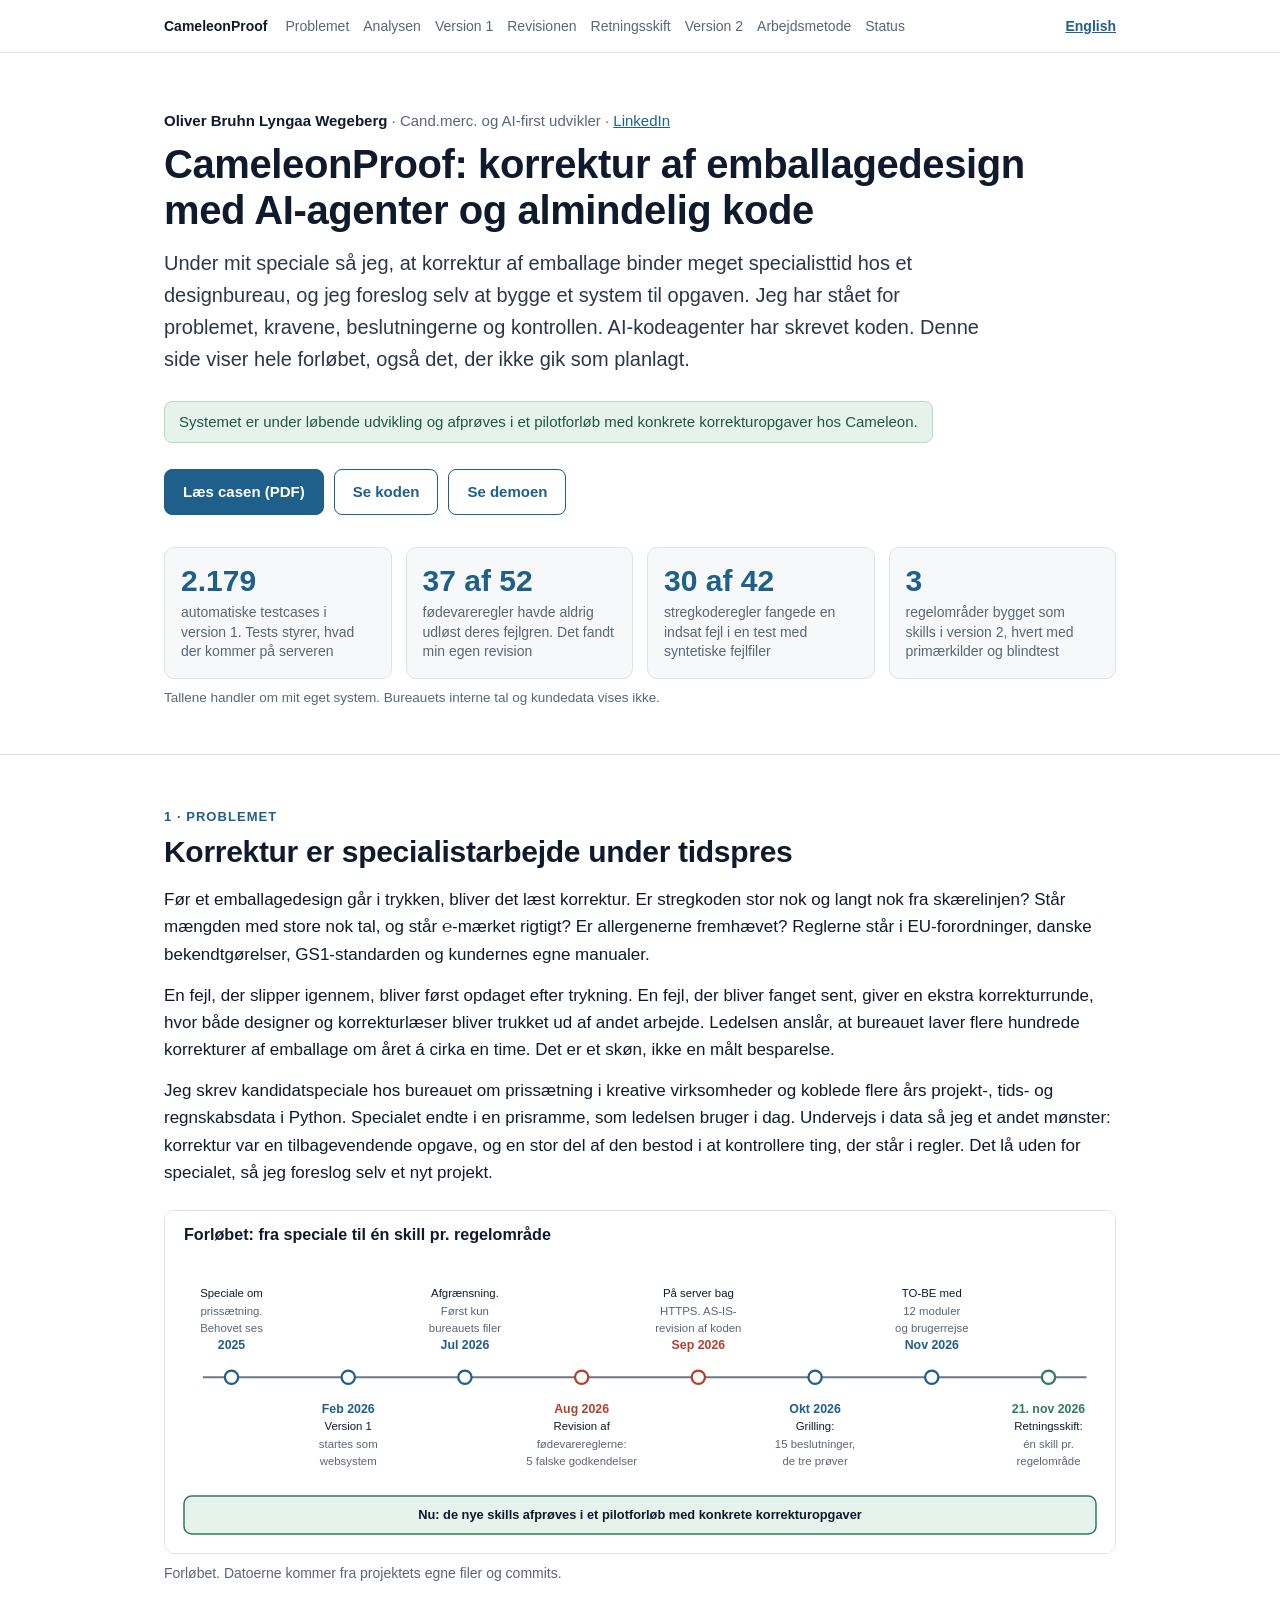
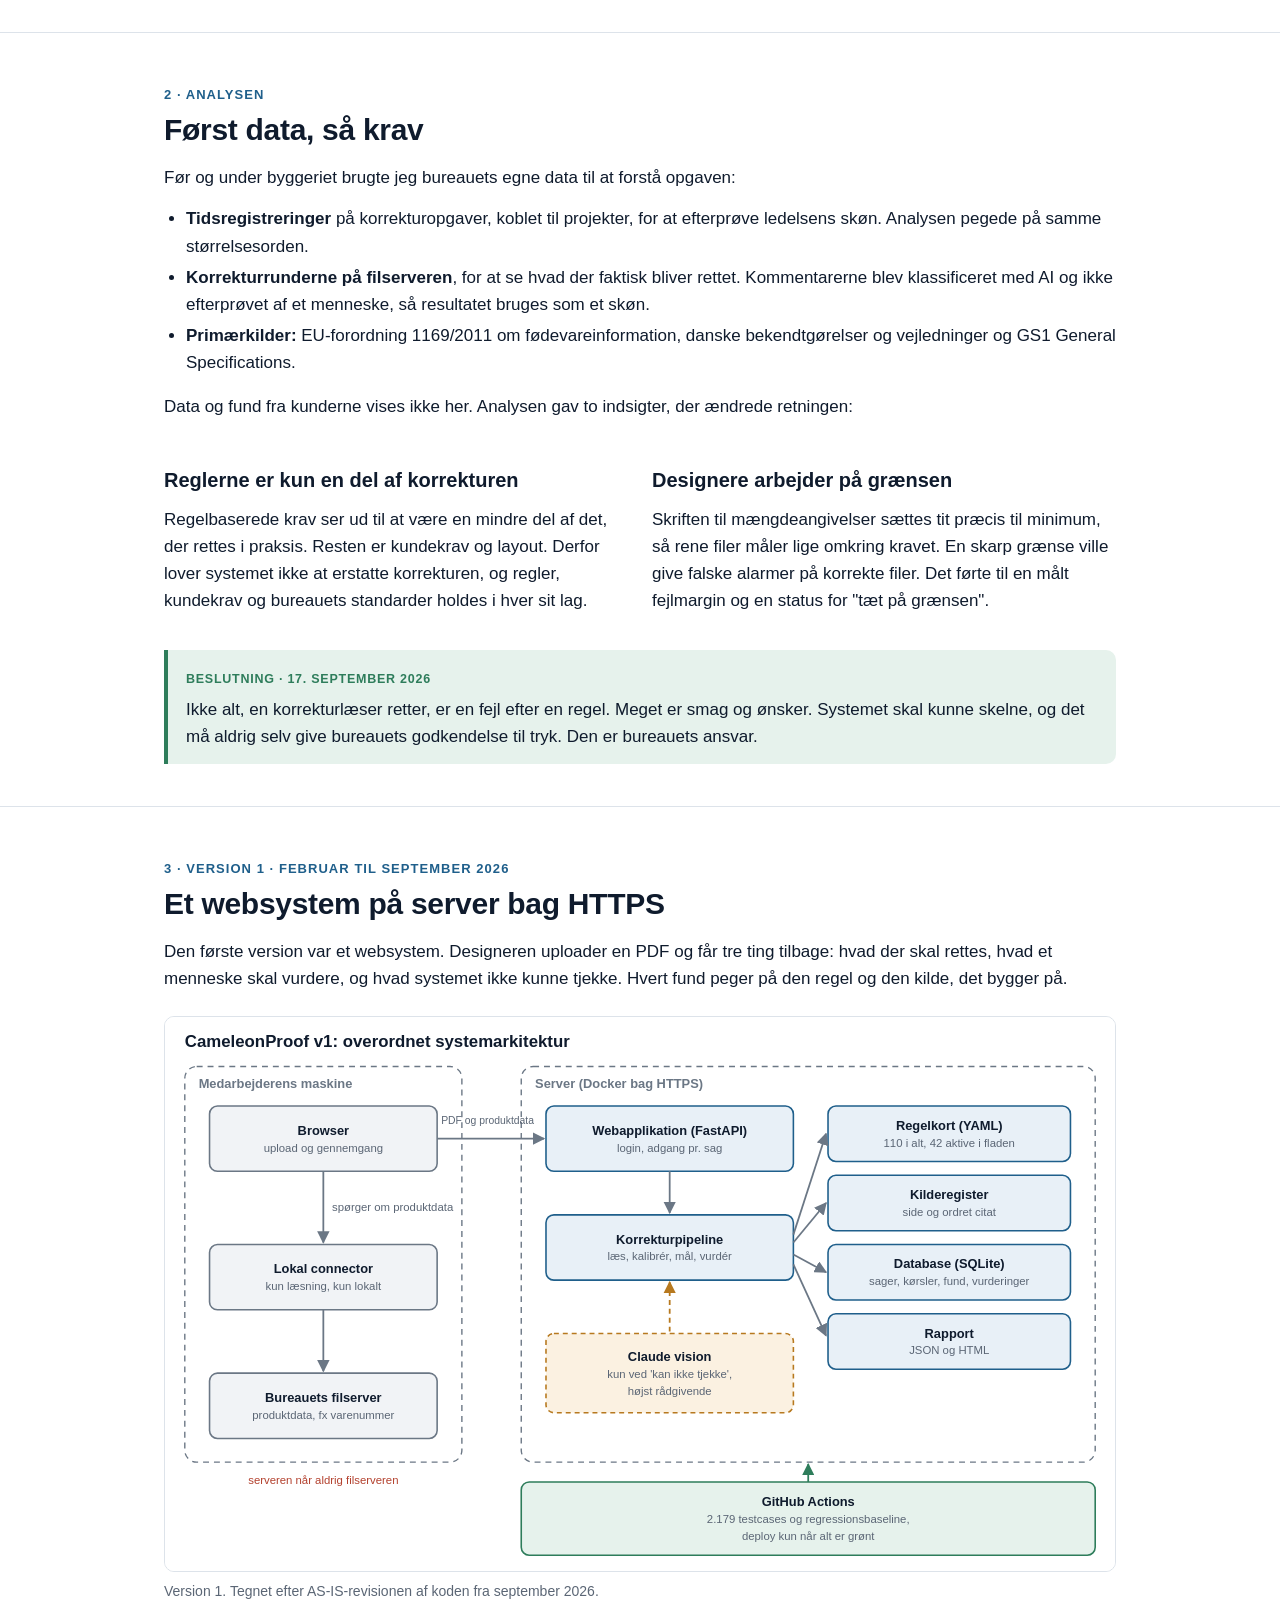
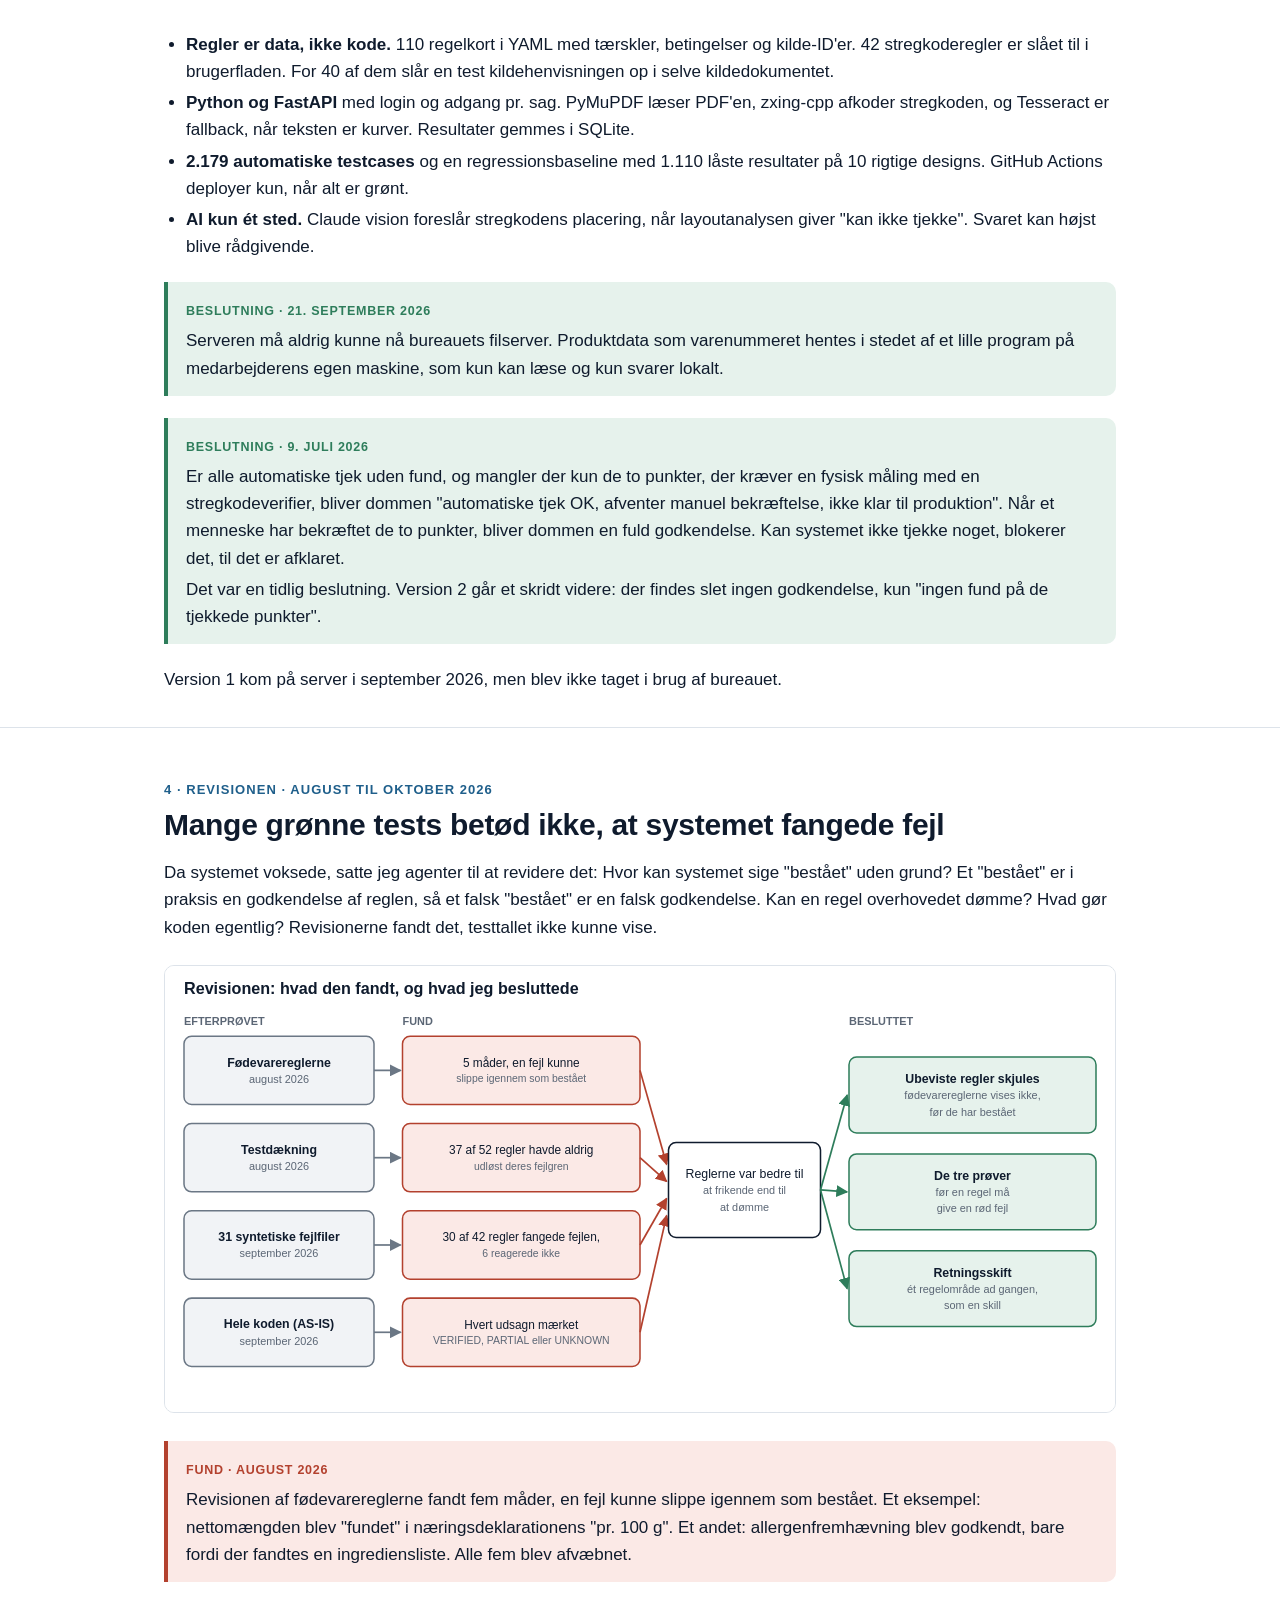
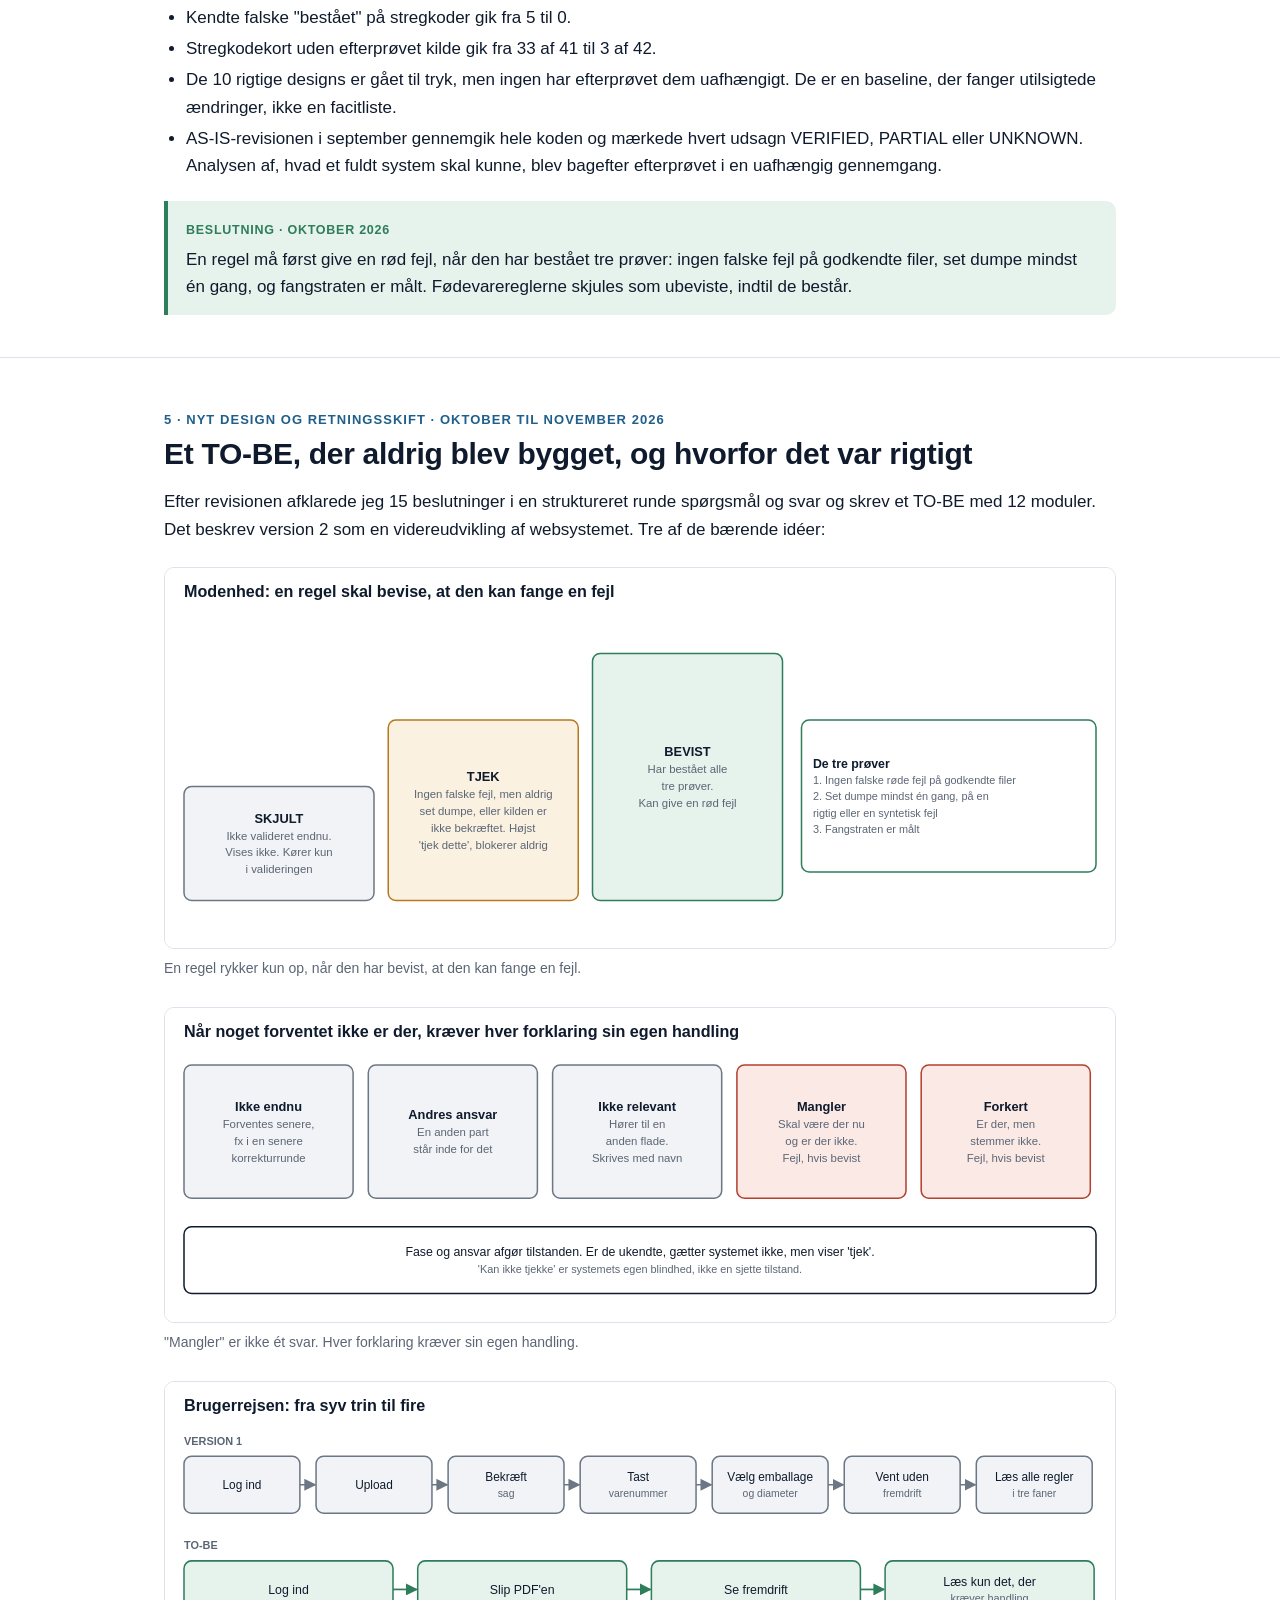
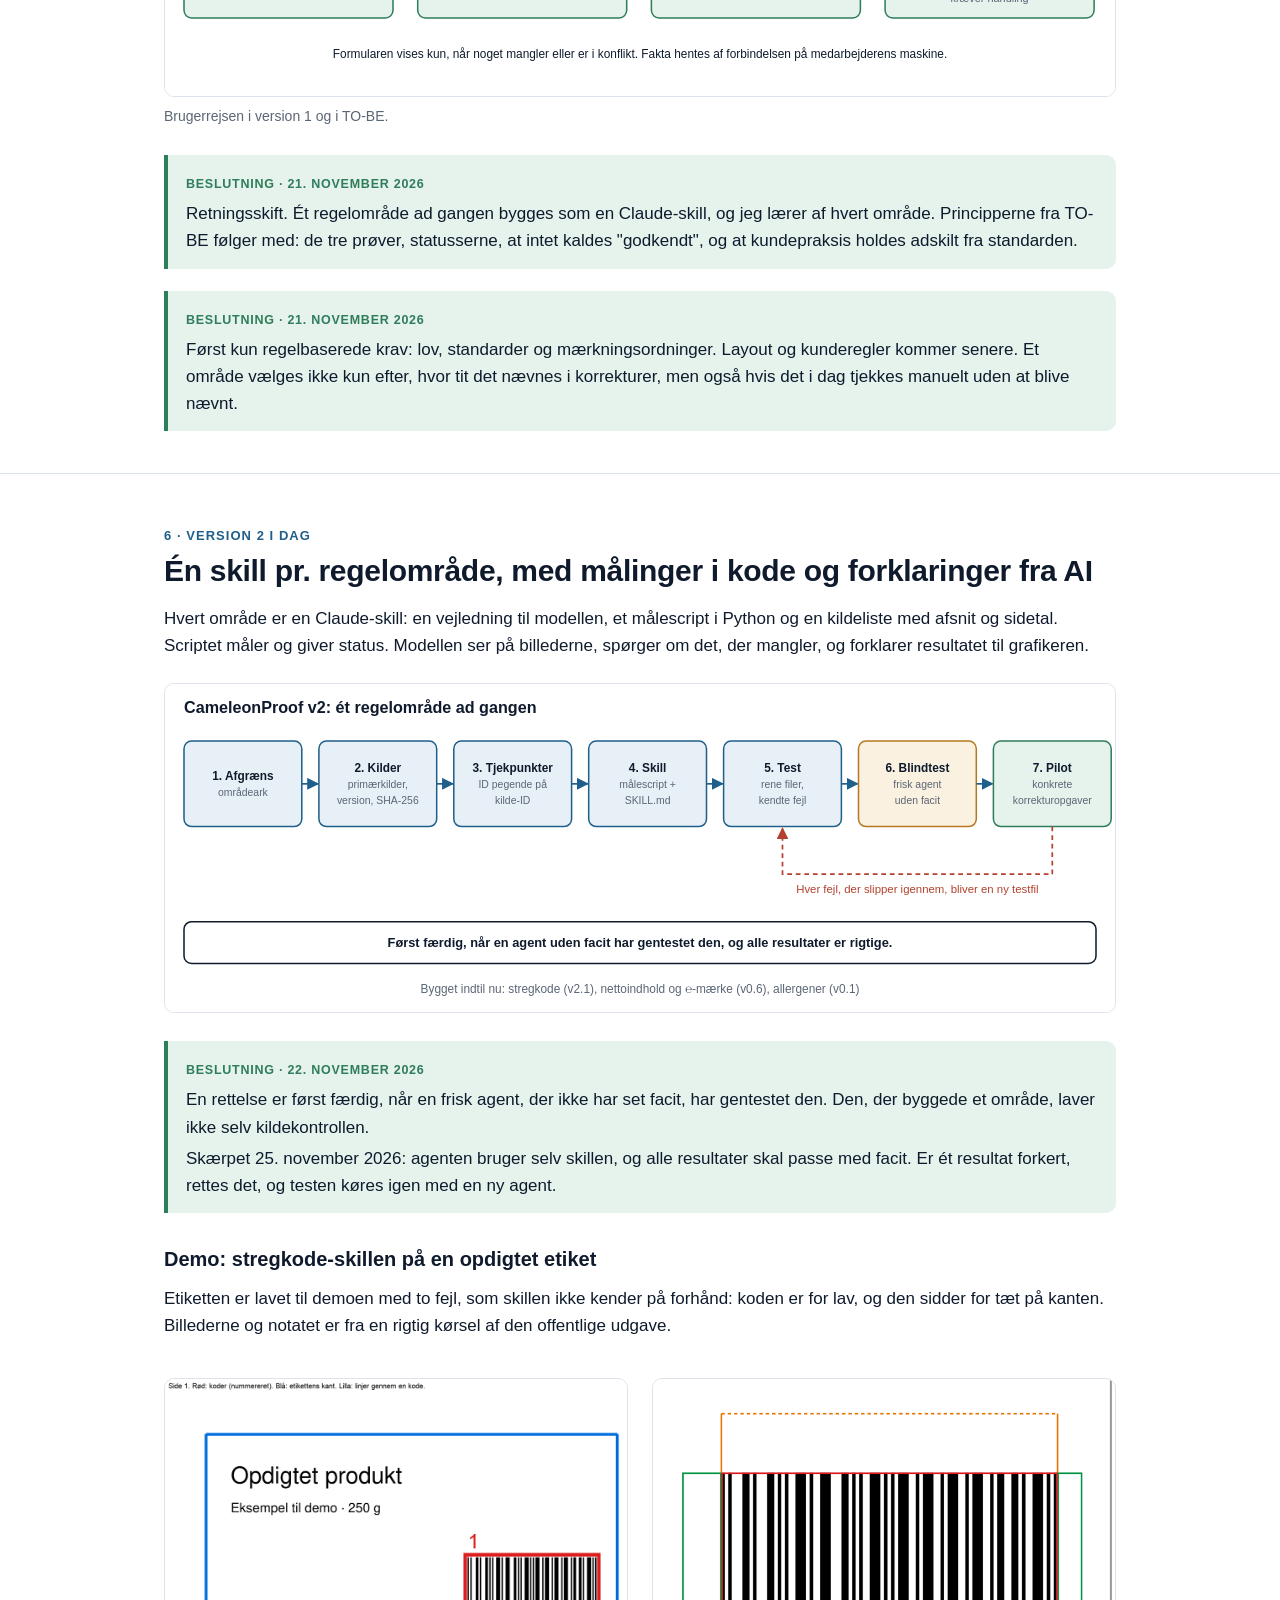
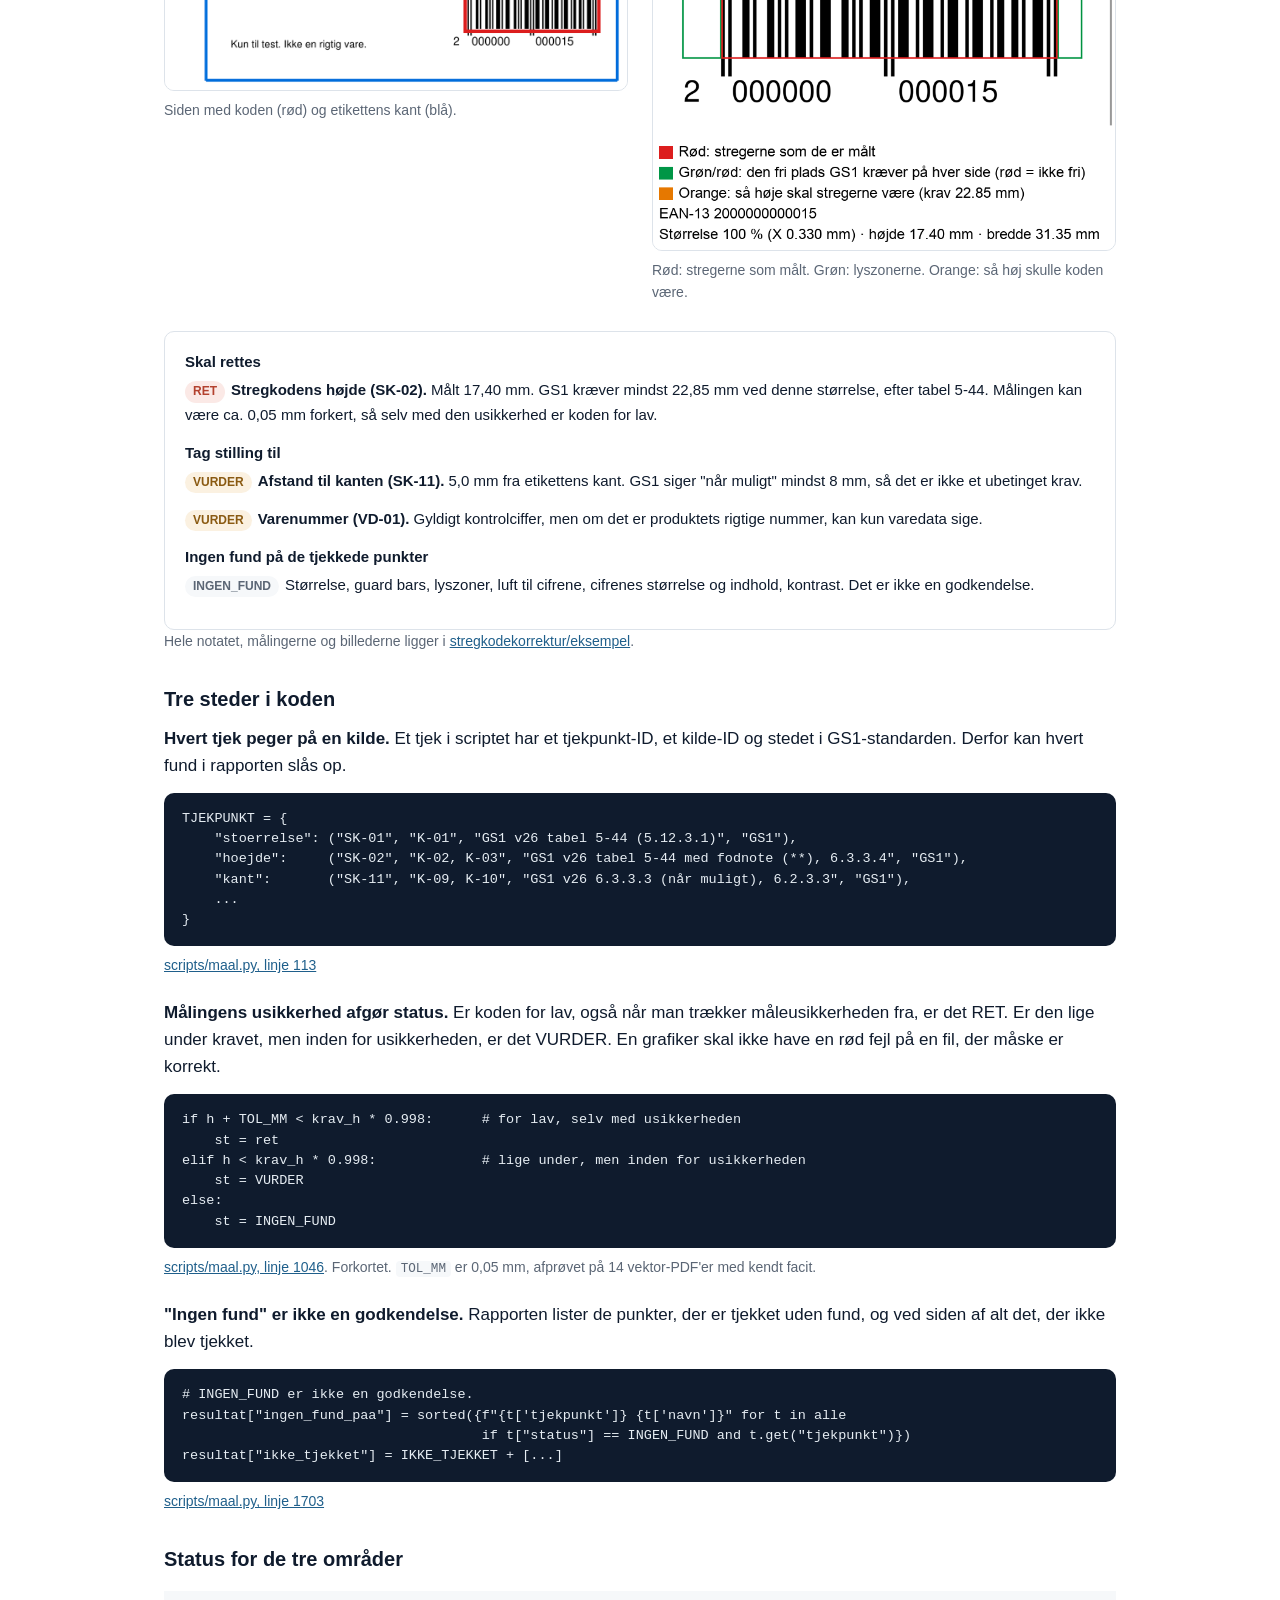
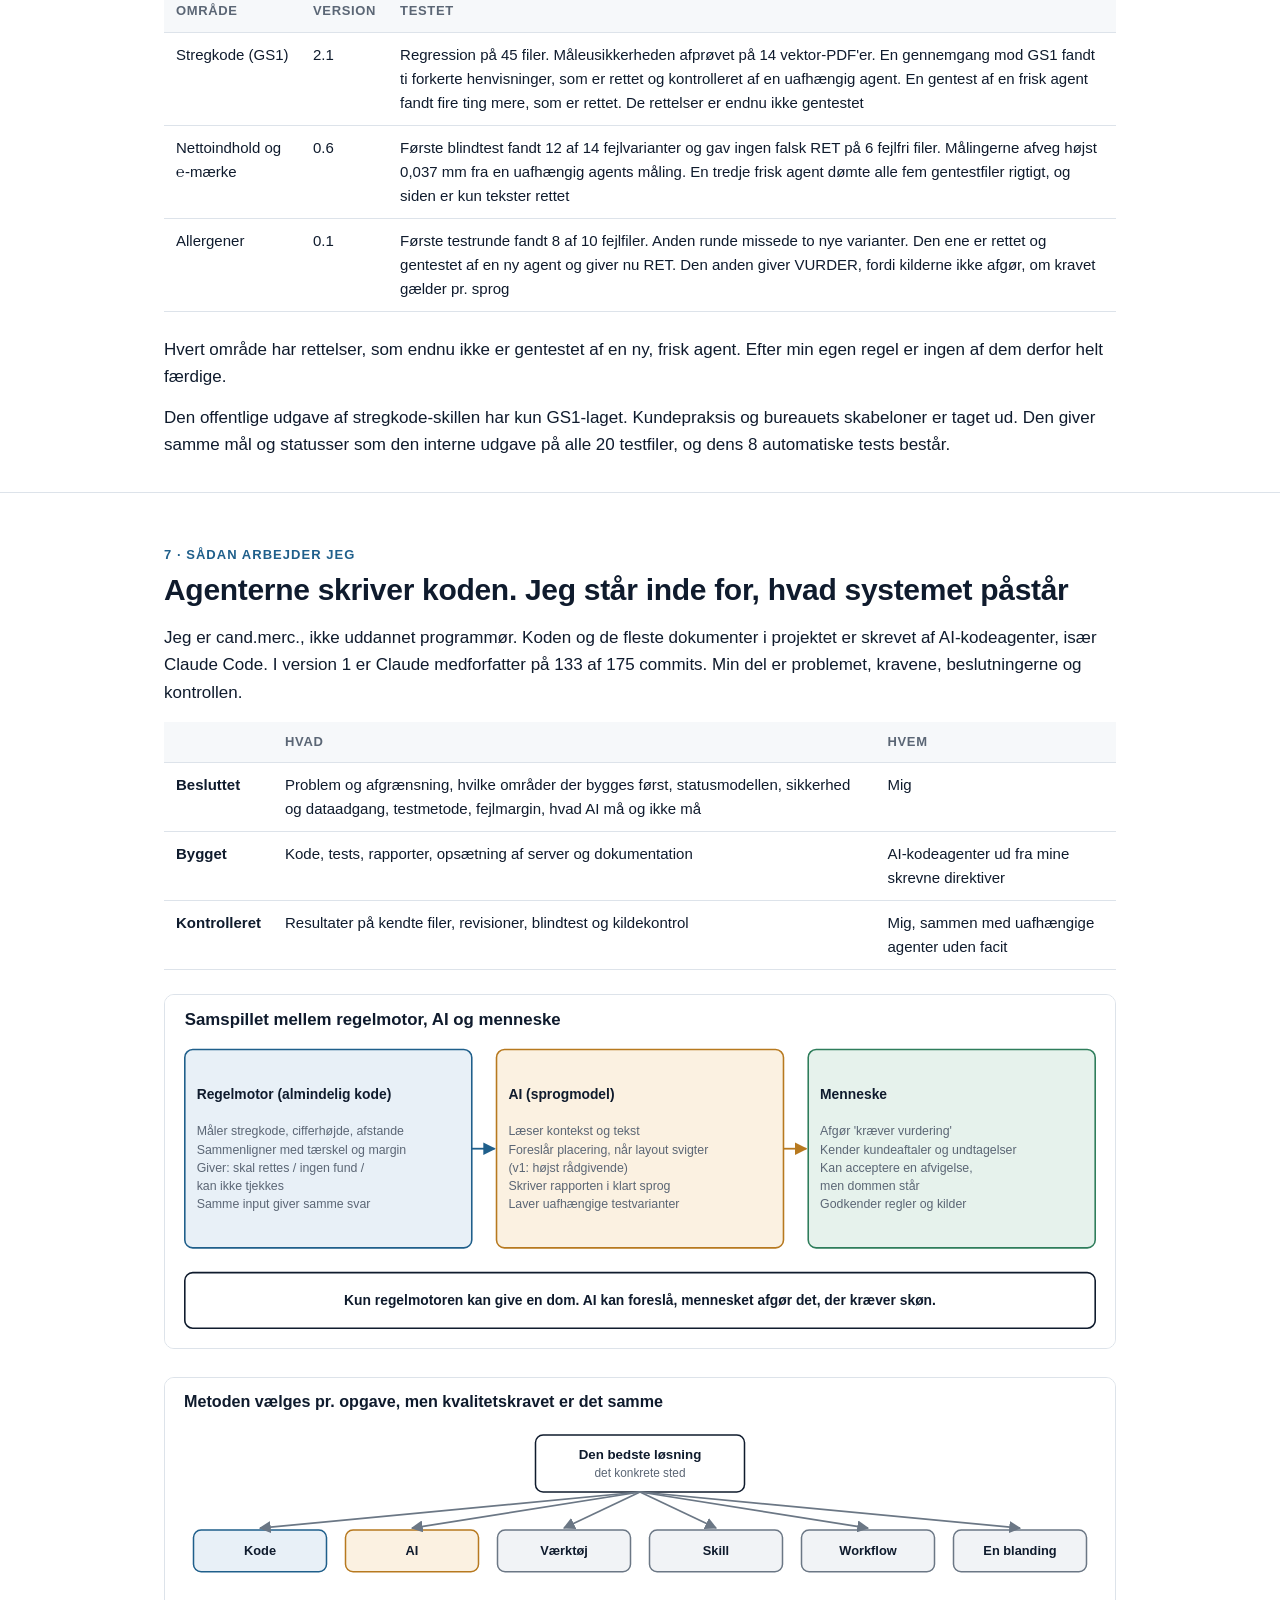
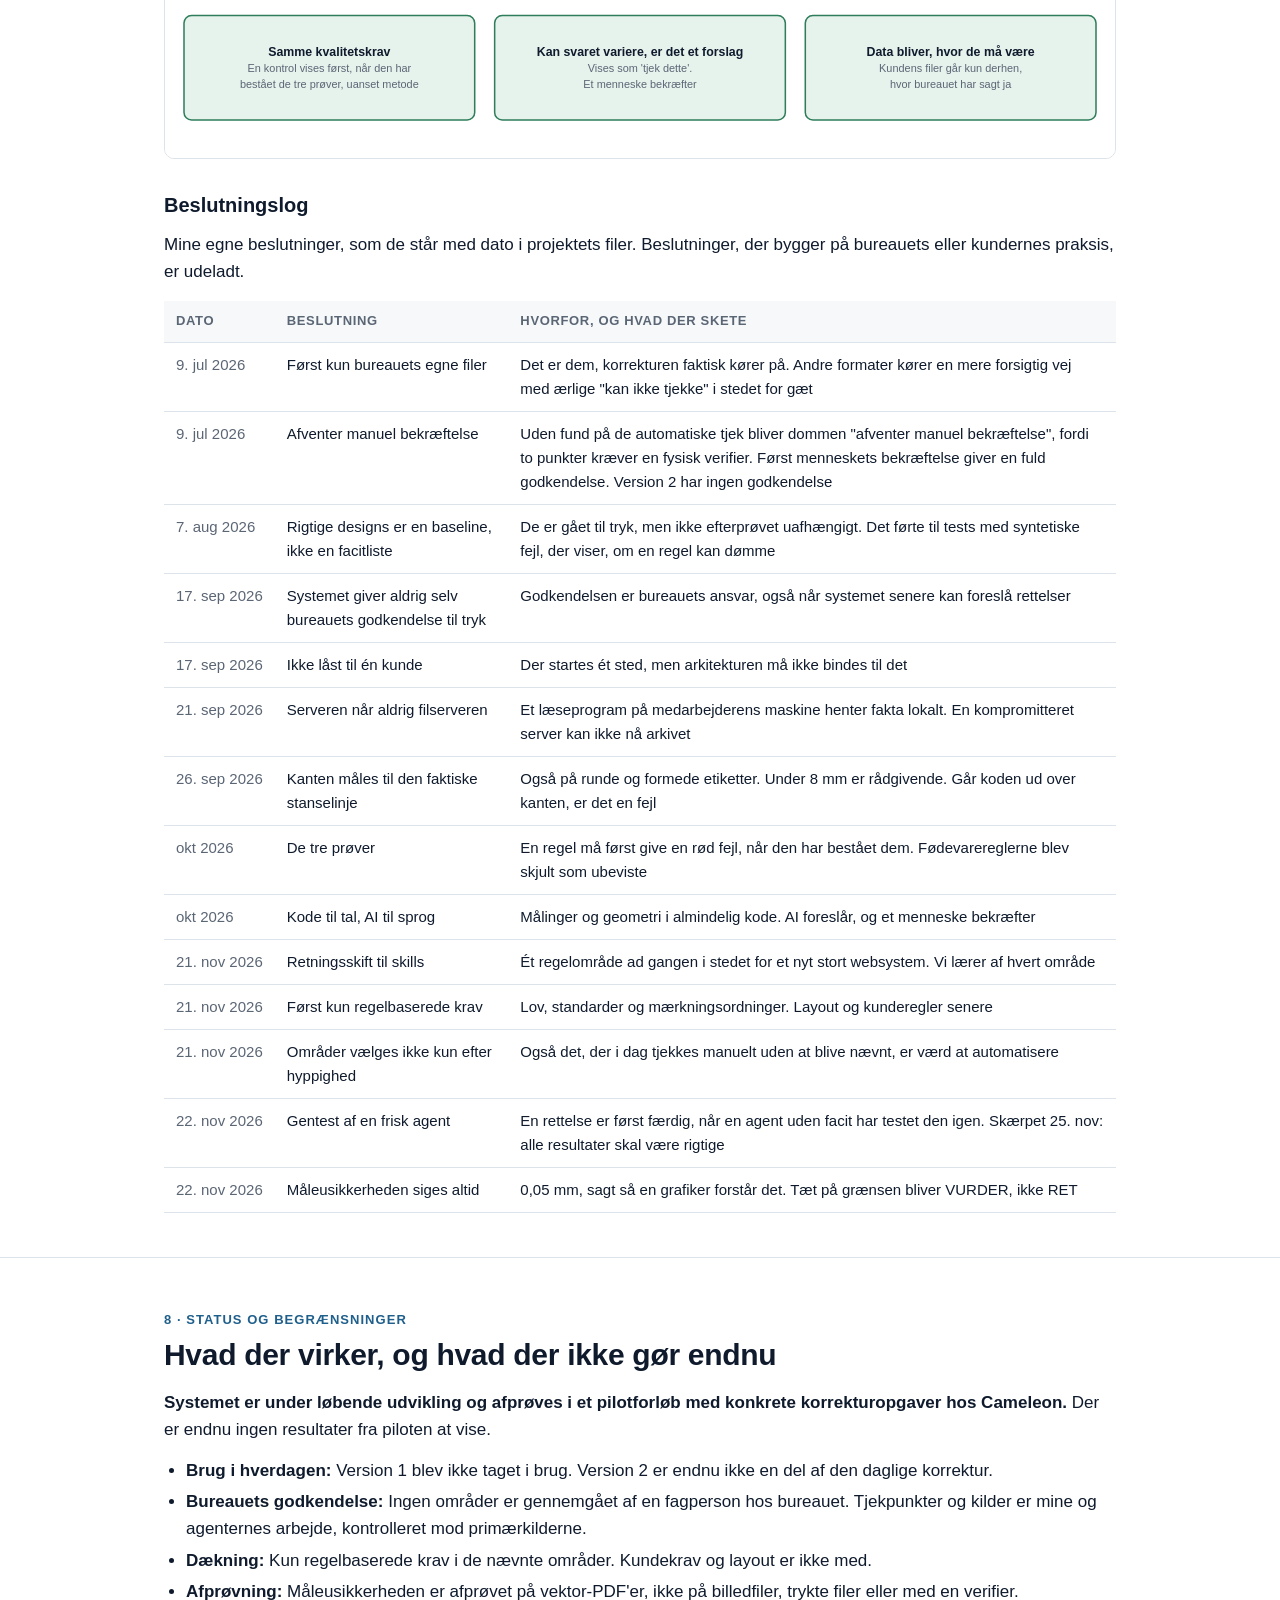
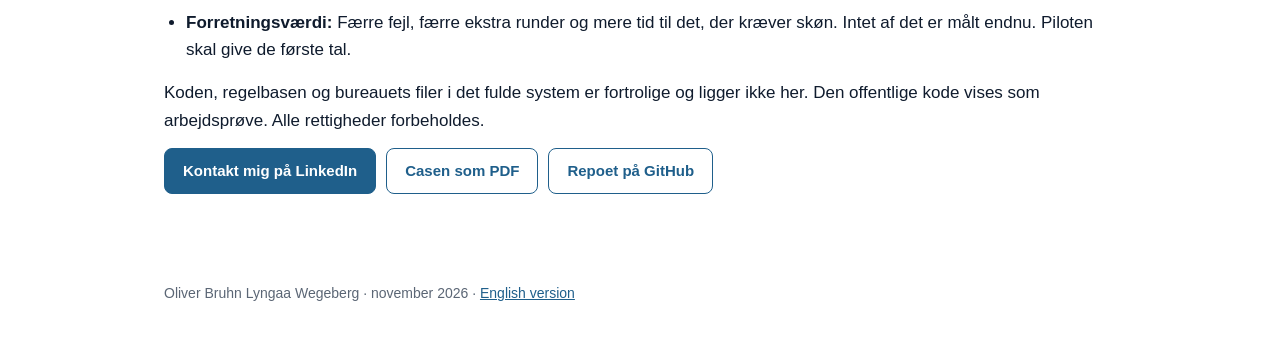
==== commit 6f3f70fd: "Ret beslutninger og status efter gennemgang - 9. juli: beslutningen beskrives efter kilden (fuld god" ====
--- a/docs/index.html
+++ b/docs/index.html
@@ -113,7 +113,8 @@
       <p>Serveren må aldrig kunne nå bureauets filserver. Produktdata som varenummeret hentes i stedet af et lille program på medarbejderens egen maskine, som kun kan læse og kun svarer lokalt.</p>
     </div>
     <div class="decision"><span class="label">Beslutning · 9. juli 2026</span>
-      <p>Systemet siger aldrig "godkendt". Er alle automatiske tjek uden fund, bliver dommen "afventer manuel bekræftelse, ikke klar til produktion". Et menneske kan afgøre punkter, der kræver vurdering, men ikke omstøde en dom, systemet har målt.</p>
+      <p>Er alle automatiske tjek uden fund, og mangler der kun de to punkter, der kræver en fysisk måling med en stregkodeverifier, bliver dommen "automatiske tjek OK, afventer manuel bekræftelse, ikke klar til produktion". Når et menneske har bekræftet de to punkter, bliver dommen en fuld godkendelse. Kan systemet ikke tjekke noget, blokerer det, til det er afklaret.</p>
+      <p>Det var en tidlig beslutning. Version 2 går et skridt videre: der findes slet ingen godkendelse, kun "ingen fund på de tjekkede punkter".</p>
     </div>
     <p>Version 1 kom på server i september 2026, men blev ikke taget i brug af bureauet.</p>
   </div>
@@ -124,7 +125,7 @@
   <div class="wrap">
     <p class="kicker">4 · Revisionen · august til oktober 2026</p>
     <h2>Mange grønne tests betød ikke, at systemet fangede fejl</h2>
-    <p>Da systemet voksede, satte jeg agenter til at revidere det: Hvor kan systemet sige "bestået" uden grund? Kan en regel overhovedet dømme? Hvad gør koden egentlig? Revisionerne fandt det, testtallet ikke kunne vise.</p>
+    <p>Da systemet voksede, satte jeg agenter til at revidere det: Hvor kan systemet sige "bestået" uden grund? Et "bestået" er i praksis en godkendelse af reglen, så et falsk "bestået" er en falsk godkendelse. Kan en regel overhovedet dømme? Hvad gør koden egentlig? Revisionerne fandt det, testtallet ikke kunne vise.</p>
     <figure>
       <img src="assets/diagrams/06_revision_da.svg" alt="Revisionens fund og beslutninger">
     </figure>
@@ -162,7 +163,7 @@
       <figcaption>Brugerrejsen i version 1 og i TO-BE.</figcaption>
     </figure>
     <div class="decision"><span class="label">Beslutning · 21. november 2026</span>
-      <p>Retningsskift. Jeg venter ikke på et interview eller en gennemgang hos bureauet, før jeg bygger. I stedet bygges ét regelområde ad gangen som en Claude-skill, og vi lærer af hvert område. Principperne fra TO-BE følger med: de tre prøver, statusserne, at intet kaldes "godkendt", og at kundepraksis holdes adskilt fra standarden.</p>
+      <p>Retningsskift. Ét regelområde ad gangen bygges som en Claude-skill, og jeg lærer af hvert område. Principperne fra TO-BE følger med: de tre prøver, statusserne, at intet kaldes "godkendt", og at kundepraksis holdes adskilt fra standarden.</p>
     </div>
     <div class="decision"><span class="label">Beslutning · 21. november 2026</span>
       <p>Først kun regelbaserede krav: lov, standarder og mærkningsordninger. Layout og kunderegler kommer senere. Et område vælges ikke kun efter, hvor tit det nævnes i korrekturer, men også hvis det i dag tjekkes manuelt uden at blive nævnt.</p>
@@ -181,6 +182,7 @@
     </figure>
     <div class="decision"><span class="label">Beslutning · 22. november 2026</span>
       <p>En rettelse er først færdig, når en frisk agent, der ikke har set facit, har gentestet den. Den, der byggede et område, laver ikke selv kildekontrollen.</p>
+      <p>Skærpet 25. november 2026: agenten bruger selv skillen, og alle resultater skal passe med facit. Er ét resultat forkert, rettes det, og testen køres igen med en ny agent.</p>
     </div>
 
     <h3>Demo: stregkode-skillen på en opdigtet etiket</h3>
@@ -235,10 +237,11 @@
     <h3>Status for de tre områder</h3>
     <div class="tablewrap"><table>
       <tr><th>Område</th><th>Version</th><th>Testet</th></tr>
-      <tr><td>Stregkode (GS1)</td><td>2.1</td><td>Regression på 45 filer. Måleusikkerheden afprøvet på 14 vektor-PDF'er. En gennemgang mod GS1 fandt ti forkerte henvisninger, som er rettet og kontrolleret af en uafhængig agent</td></tr>
-      <tr><td>Nettoindhold og ℮-mærke</td><td>0.6</td><td>Første blindtest fandt 12 af 14 fejlvarianter og gav ingen falsk RET på 6 fejlfri filer. Målingerne afveg højst 0,037 mm fra en uafhængig agents måling</td></tr>
-      <tr><td>Allergener</td><td>0.1</td><td>Første testrunde fandt 8 af 10 fejlfiler. Anden runde missede to nye varianter. De er rettet og gentestet af en ny agent</td></tr>
+      <tr><td>Stregkode (GS1)</td><td>2.1</td><td>Regression på 45 filer. Måleusikkerheden afprøvet på 14 vektor-PDF'er. En gennemgang mod GS1 fandt ti forkerte henvisninger, som er rettet og kontrolleret af en uafhængig agent. En gentest af en frisk agent fandt fire ting mere, som er rettet. De rettelser er endnu ikke gentestet</td></tr>
+      <tr><td>Nettoindhold og ℮-mærke</td><td>0.6</td><td>Første blindtest fandt 12 af 14 fejlvarianter og gav ingen falsk RET på 6 fejlfri filer. Målingerne afveg højst 0,037 mm fra en uafhængig agents måling. En tredje frisk agent dømte alle fem gentestfiler rigtigt, og siden er kun tekster rettet</td></tr>
+      <tr><td>Allergener</td><td>0.1</td><td>Første testrunde fandt 8 af 10 fejlfiler. Anden runde missede to nye varianter. Den ene er rettet og gentestet af en ny agent og giver nu RET. Den anden giver VURDER, fordi kilderne ikke afgør, om kravet gælder pr. sprog</td></tr>
     </table></div>
+    <p>Hvert område har rettelser, som endnu ikke er gentestet af en ny, frisk agent. Efter min egen regel er ingen af dem derfor helt færdige.</p>
     <p>Den offentlige udgave af stregkode-skillen har kun GS1-laget. Kundepraksis og bureauets skabeloner er taget ud. Den giver samme mål og statusser som den interne udgave på alle 20 testfiler, og dens 8 automatiske tests består.</p>
   </div>
 </section>
@@ -267,7 +270,7 @@
     <div class="tablewrap"><table>
       <tr><th>Dato</th><th>Beslutning</th><th>Hvorfor, og hvad der skete</th></tr>
       <tr><td class="date">9. jul 2026</td><td>Først kun bureauets egne filer</td><td>Det er dem, korrekturen faktisk kører på. Andre formater kører en mere forsigtig vej med ærlige "kan ikke tjekke" i stedet for gæt</td></tr>
-      <tr><td class="date">9. jul 2026</td><td>Aldrig "godkendt"</td><td>Uden fund bliver dommen "afventer manuel bekræftelse". Et menneske kan bekræfte, men ikke omstøde en målt dom</td></tr>
+      <tr><td class="date">9. jul 2026</td><td>Afventer manuel bekræftelse</td><td>Uden fund på de automatiske tjek bliver dommen "afventer manuel bekræftelse", fordi to punkter kræver en fysisk verifier. Først menneskets bekræftelse giver en fuld godkendelse. Version 2 har ingen godkendelse</td></tr>
       <tr><td class="date">7. aug 2026</td><td>Rigtige designs er en baseline, ikke en facitliste</td><td>De er gået til tryk, men ikke efterprøvet uafhængigt. Det førte til tests med syntetiske fejl, der viser, om en regel kan dømme</td></tr>
       <tr><td class="date">17. sep 2026</td><td>Systemet giver aldrig selv bureauets godkendelse til tryk</td><td>Godkendelsen er bureauets ansvar, også når systemet senere kan foreslå rettelser</td></tr>
       <tr><td class="date">17. sep 2026</td><td>Ikke låst til én kunde</td><td>Der startes ét sted, men arkitekturen må ikke bindes til det</td></tr>
@@ -278,7 +281,7 @@
       <tr><td class="date">21. nov 2026</td><td>Retningsskift til skills</td><td>Ét regelområde ad gangen i stedet for et nyt stort websystem. Vi lærer af hvert område</td></tr>
       <tr><td class="date">21. nov 2026</td><td>Først kun regelbaserede krav</td><td>Lov, standarder og mærkningsordninger. Layout og kunderegler senere</td></tr>
       <tr><td class="date">21. nov 2026</td><td>Områder vælges ikke kun efter hyppighed</td><td>Også det, der i dag tjekkes manuelt uden at blive nævnt, er værd at automatisere</td></tr>
-      <tr><td class="date">22. nov 2026</td><td>Gentest af en frisk agent</td><td>En rettelse er først færdig, når en agent uden facit har testet den igen</td></tr>
+      <tr><td class="date">22. nov 2026</td><td>Gentest af en frisk agent</td><td>En rettelse er først færdig, når en agent uden facit har testet den igen. Skærpet 25. nov: alle resultater skal være rigtige</td></tr>
       <tr><td class="date">22. nov 2026</td><td>Måleusikkerheden siges altid</td><td>0,05 mm, sagt så en grafiker forstår det. Tæt på grænsen bliver VURDER, ikke RET</td></tr>
     </table></div>
   </div>
